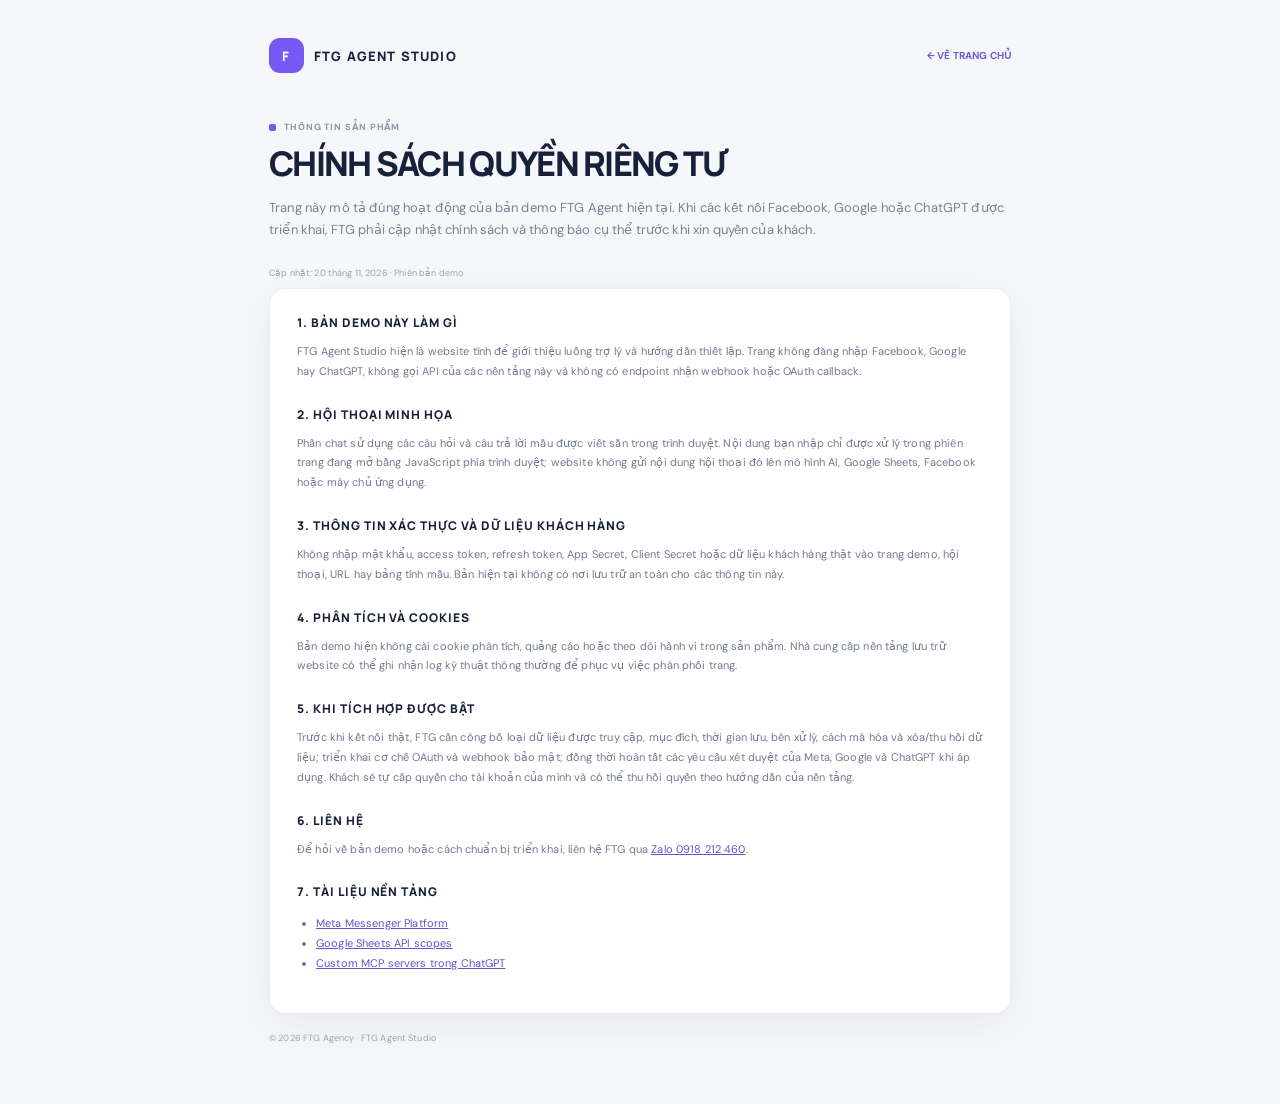
==== privacy.html @ f81c7f1e "Build FTG Agent Studio demo" ====
<!doctype html>
<html lang="vi">
<head>
  <meta charset="utf-8">
  <meta name="viewport" content="width=device-width, initial-scale=1">
  <meta name="theme-color" content="#17213b">
  <meta name="description" content="Chính sách quyền riêng tư của FTG Agent Studio — bản demo.">
  <title>Quyền riêng tư — FTG Agent Studio</title>
  <link rel="stylesheet" href="styles.css">
</head>
<body>
  <main class="privacy-page">
    <header class="privacy-top"><a class="privacy-brand" href="./"><span class="privacy-brand-mark">F</span><span>FTG AGENT STUDIO</span></a><a class="privacy-back" href="./">← VỀ TRANG CHỦ</a></header>
    <p class="overline"><span class="overline-mark"></span> THÔNG TIN SẢN PHẨM</p>
    <h1>CHÍNH SÁCH QUYỀN RIÊNG TƯ</h1>
    <p class="privacy-lede">Trang này mô tả đúng hoạt động của bản demo FTG Agent hiện tại. Khi các kết nối Facebook, Google hoặc ChatGPT được triển khai, FTG phải cập nhật chính sách và thông báo cụ thể trước khi xin quyền của khách.</p>
    <p class="privacy-updated">Cập nhật: 20 tháng 11, 2026 · Phiên bản demo</p>
    <article class="privacy-content">
      <h2>1. BẢN DEMO NÀY LÀM GÌ</h2>
      <p>FTG Agent Studio hiện là website tĩnh để giới thiệu luồng trợ lý và hướng dẫn thiết lập. Trang không đăng nhập Facebook, Google hay ChatGPT, không gọi API của các nền tảng này và không có endpoint nhận webhook hoặc OAuth callback.</p>
      <h2>2. HỘI THOẠI MINH HỌA</h2>
      <p>Phần chat sử dụng các câu hỏi và câu trả lời mẫu được viết sẵn trong trình duyệt. Nội dung bạn nhập chỉ được xử lý trong phiên trang đang mở bằng JavaScript phía trình duyệt; website không gửi nội dung hội thoại đó lên mô hình AI, Google Sheets, Facebook hoặc máy chủ ứng dụng.</p>
      <h2>3. THÔNG TIN XÁC THỰC VÀ DỮ LIỆU KHÁCH HÀNG</h2>
      <p>Không nhập mật khẩu, access token, refresh token, App Secret, Client Secret hoặc dữ liệu khách hàng thật vào trang demo, hội thoại, URL hay bảng tính mẫu. Bản hiện tại không có nơi lưu trữ an toàn cho các thông tin này.</p>
      <h2>4. PHÂN TÍCH VÀ COOKIES</h2>
      <p>Bản demo hiện không cài cookie phân tích, quảng cáo hoặc theo dõi hành vi trong sản phẩm. Nhà cung cấp nền tảng lưu trữ website có thể ghi nhận log kỹ thuật thông thường để phục vụ việc phân phối trang.</p>
      <h2>5. KHI TÍCH HỢP ĐƯỢC BẬT</h2>
      <p>Trước khi kết nối thật, FTG cần công bố loại dữ liệu được truy cập, mục đích, thời gian lưu, bên xử lý, cách mã hóa và xóa/thu hồi dữ liệu; triển khai cơ chế OAuth và webhook bảo mật; đồng thời hoàn tất các yêu cầu xét duyệt của Meta, Google và ChatGPT khi áp dụng. Khách sẽ tự cấp quyền cho tài khoản của mình và có thể thu hồi quyền theo hướng dẫn của nền tảng.</p>
      <h2>6. LIÊN HỆ</h2>
      <p>Để hỏi về bản demo hoặc cách chuẩn bị triển khai, liên hệ FTG qua <a href="https://zalo.me/0918212460" target="_blank" rel="noopener">Zalo 0918 212 460</a>.</p>
      <h2>7. TÀI LIỆU NỀN TẢNG</h2>
      <ul>
        <li><a href="https://developers.facebook.com/documentation/business-messaging/messenger-platform/get-started" target="_blank" rel="noopener">Meta Messenger Platform</a></li>
        <li><a href="https://developers.google.com/workspace/sheets/api/scopes" target="_blank" rel="noopener">Google Sheets API scopes</a></li>
        <li><a href="https://help.openai.com/en/articles/12584461-connecting-custom-mcp-servers-in-chatgpt" target="_blank" rel="noopener">Custom MCP servers trong ChatGPT</a></li>
      </ul>
    </article>
    <footer class="privacy-footer">© 2026 FTG Agency · FTG Agent Studio</footer>
  </main>
</body>
</html>
---- styles.css ----
@import url('https://fonts.googleapis.com/css2?family=DM+Sans:wght@400;500;600;700&family=Manrope:wght@400;500;600;700;800&display=swap');
:root{--ink:#18213a;--ink-2:#26324d;--muted:#788198;--line:#e8eaf0;--canvas:#f6f7fa;--white:#fff;--purple:#7658f5;--purple-dark:#5d43d8;--mint:#c9f493;--teal:#43b9a7;--amber:#eca844;--sidebar:#19233d;--shadow:0 12px 40px rgba(28,38,66,.06);--radius:18px}*{box-sizing:border-box}html{scroll-behavior:smooth;scroll-padding-top:88px}body{margin:0;background:var(--canvas);color:var(--ink);font-family:'DM Sans',Inter,-apple-system,BlinkMacSystemFont,'Segoe UI',sans-serif;font-size:14px;letter-spacing:.01em}button,input,a{font:inherit}button{cursor:pointer}a{color:inherit;text-decoration:none}.app-shell{min-height:100vh;display:grid;grid-template-columns:248px minmax(0,1fr)}.sidebar{position:sticky;top:0;height:100vh;display:flex;flex-direction:column;padding:28px 17px 18px;background:var(--sidebar);color:#f4f6fd;z-index:10}.brand{display:flex;align-items:center;gap:11px;margin:1px 8px 41px}.brand-mark{width:38px;height:38px;border-radius:12px;background:var(--purple);display:grid;place-items:center;color:#fff;box-shadow:0 6px 16px #6043dd66}.brand-mark svg{width:27px;height:27px}.brand-word{display:flex;flex-direction:column;line-height:1}.brand-word strong{font-family:Manrope,sans-serif;letter-spacing:.09em;font-size:17px}.brand-word small{font-size:8px;letter-spacing:.2em;color:#9ba8c5;margin-top:5px;font-weight:700}.sidebar-label,.overline,.metric-label,.section-heading h2,.hero-badge,.flow-copy small,.setup-count,.setup-time,.chat-date,.chat-demo-tag,.connector-button,.flow-state,.button,.privacy-link,.text-link,.connector-permissions,.status-tag,.breadcrumb{letter-spacing:.1em}.sidebar-label{font-size:9px;color:#7885a4;font-weight:700;padding:0 10px;margin-bottom:11px}.workspace-switcher{display:flex;gap:9px;align-items:center;padding:10px 9px;background:#ffffff0b;border:1px solid #ffffff12;border-radius:11px;margin:0 0 27px}.workspace-avatar,.profile-dot{display:grid;place-items:center;border-radius:9px;background:#b3ec79;color:#263c20;font-weight:800;width:30px;height:30px;flex:none}.workspace-switcher>span:nth-child(2),.profile-mini>span:nth-child(2){display:flex;flex-direction:column;gap:3px;min-width:0}.workspace-switcher strong,.profile-mini strong{font-size:11px}.workspace-switcher small,.profile-mini small{font-size:9px;color:#95a1be}.switch-chevron{margin-left:auto;color:#8c98b6}.main-nav{display:grid;gap:5px}.nav-link{background:none;border:0;color:#9ba7c3;display:flex;align-items:center;gap:12px;text-align:left;padding:11px 10px;border-radius:10px;font-size:12px;transition:.2s}.nav-link:hover{background:#ffffff0a;color:white}.nav-link.active{color:#fff;background:#755bf333;box-shadow:inset 3px 0 0 #a995ff}.nav-icon{width:17px;height:17px;display:grid;place-items:center}.nav-icon svg{width:17px;height:17px;fill:none;stroke:currentColor;stroke-width:1.5;stroke-linecap:round;stroke-linejoin:round}.sidebar-bottom{margin-top:auto}.sidebar-help{border-radius:13px;background:linear-gradient(135deg,#293657,#222d49);border:1px solid #52618344;padding:16px 13px;margin:0 2px 17px;position:relative}.help-spark{color:#c7f498;font-size:20px;display:block;margin-bottom:11px}.sidebar-help strong{font-size:11px}.sidebar-help p{color:#a6b1cb;font-size:10px;line-height:1.6;margin:7px 0 12px}.sidebar-help button{border:0;background:none;color:#d5ceff;padding:0;font-size:9px;font-weight:800;letter-spacing:.12em}.sidebar-help button span{padding-left:5px}.privacy-link{display:flex;align-items:center;gap:9px;color:#98a4c1;font-size:10px;padding:7px 9px;margin-bottom:13px}.privacy-link:hover{color:white}.profile-mini{border-top:1px solid #ffffff16;padding:14px 4px 0;display:flex;align-items:center;gap:9px}.profile-dot{background:#755bf3;color:#fff;border-radius:50%;width:30px;height:30px}.more-dots{margin-left:auto;color:#92a0bd;font-size:21px}.main-area{min-width:0}.topbar{height:70px;position:sticky;top:0;z-index:8;background:#f6f7faeF;backdrop-filter:blur(14px);border-bottom:1px solid #e8eaf0;display:flex;align-items:center;justify-content:space-between;padding:0 clamp(22px,4.1vw,65px)}.breadcrumb{font-size:9px;color:#8b93a6;font-weight:700}.breadcrumb strong{color:#526078}.crumb-slash{margin:0 12px;color:#c1c6d1}.topbar-actions{display:flex;align-items:center;gap:17px}.demo-pill{padding:7px 10px;border-radius:7px;background:#fff3d8;color:#8a641d;font-size:9px;font-weight:800;letter-spacing:.1em;display:flex;align-items:center;gap:6px}.demo-pill i,.status-tag i,.hero-badge-dot{width:6px;height:6px;border-radius:50%;display:inline-block;background:#e9a333}.icon-button{width:31px;height:31px;border-radius:9px;border:1px solid var(--line);background:#fff;color:#738098;display:grid;place-items:center}.icon-button svg{width:16px;height:16px;fill:none;stroke:currentColor;stroke-width:1.6;stroke-linecap:round;stroke-linejoin:round}.top-avatar{display:grid;place-items:center;width:30px;height:30px;border-radius:50%;background:#7458f4;color:white;font-weight:800;font-size:11px}.page-content{max-width:1400px;margin:auto;padding:34px clamp(22px,4.1vw,65px) 34px}.welcome-row{display:flex;justify-content:space-between;align-items:flex-end;gap:18px;margin-bottom:22px}.overline{display:flex;align-items:center;gap:8px;margin:0 0 10px;color:#9098aa;font-size:9px;font-weight:800}.overline-mark{width:7px;height:7px;background:var(--purple);border-radius:2px}.overline-sep{color:#c3c7d0}.welcome-row h1{font:700 25px/1.2 Manrope,sans-serif;letter-spacing:-.04em;margin:0}.wave{color:var(--purple)}.welcome-sub{font-size:12px;color:#778197;margin:8px 0 0;max-width:570px;line-height:1.65}.button{border:0;display:inline-flex;align-items:center;justify-content:center;gap:9px;min-height:41px;border-radius:10px;padding:0 15px;font-size:9px;font-weight:800;letter-spacing:.1em;transition:transform .2s,box-shadow .2s,background .2s}.button:hover,.connector-button:hover{transform:translateY(-1px)}.button-light{background:white;border:1px solid #e8eaf0;color:#4d5870;box-shadow:0 4px 12px #17213b08;white-space:nowrap}.button-light:hover{box-shadow:var(--shadow)}.button-icon{font-size:15px;color:var(--purple)}.hero-card{min-height:342px;position:relative;overflow:hidden;border-radius:22px;background:#1b2340;color:#fff;display:grid;grid-template-columns:1.05fr .95fr;padding:34px 39px 47px;box-shadow:0 20px 40px #1d23401a}.hero-card:after{content:"";position:absolute;inset:0;background:radial-gradient(ellipse at 80% 42%,#6556c31c,transparent 38%),linear-gradient(107deg,transparent 42%,#272545);pointer-events:none}.hero-glow{position:absolute;width:440px;height:270px;right:0;top:25px;background:radial-gradient(ellipse,#7964ff28,transparent 68%);filter:blur(12px)}.hero-grid{position:absolute;inset:0;opacity:.16;background-image:linear-gradient(#a9a3ff12 1px,transparent 1px),linear-gradient(90deg,#a9a3ff12 1px,transparent 1px);background-size:46px 46px;mask-image:linear-gradient(90deg,transparent 22%,black 90%)}.hero-copy{position:relative;z-index:2;max-width:490px}.hero-badge{display:inline-flex;align-items:center;gap:8px;color:#c3baff;background:#7966d32a;border:1px solid #9e8cff26;padding:7px 10px;border-radius:7px;font-size:8px;font-weight:800}.hero-badge-dot{background:#b0e979;box-shadow:0 0 9px #b0e979}.hero-copy h2{font:800 clamp(25px,2.6vw,34px)/1.15 Manrope,sans-serif;letter-spacing:-.055em;margin:20px 0 12px;color:#fbfaff}.hero-copy h2 em{font-style:normal;color:#c2b5ff}.hero-copy>p{color:#a8b0c6;font-size:11px;line-height:1.75;max-width:380px;margin:0}.hero-actions{display:flex;gap:10px;margin-top:22px;flex-wrap:wrap}.button-lime{background:var(--mint);color:#243a28}.button-lime:hover{background:#d8ffab;box-shadow:0 7px 24px #c9f4932b}.button-ghost{border:1px solid #777f9e;background:#ffffff08;color:#e2e5f2}.button-ghost:hover{background:#ffffff12}.hero-art{position:relative;min-height:245px;z-index:1}.orbit{position:absolute;border:1px solid #8379ed25;border-radius:50%;left:52%;top:48%;transform:translate(-50%,-50%)}.orbit-one{width:146px;height:146px}.orbit-two{width:226px;height:226px;border-style:dashed}.orbit-three{width:298px;height:298px;border-color:#8379ed18}.core-orb{position:absolute;left:52%;top:48%;transform:translate(-50%,-50%);width:102px;height:102px;border:1px solid #a69aff5e;border-radius:32px;background:linear-gradient(145deg,#795ff5,#5644bf);box-shadow:0 0 55px #7855ee67,inset 0 1px #ffffff42;display:grid;place-content:center;text-align:center;rotate:-9deg}.core-spark{font-size:26px;color:#e5ffbb;line-height:1}.core-label{font:800 9px/1.45 Manrope,sans-serif;letter-spacing:.14em;color:#fff;rotate:9deg;margin-top:7px}.float-node{position:absolute;display:flex;align-items:center;gap:8px;padding:9px 10px;border-radius:10px;background:#252e4c;border:1px solid #ffffff18;box-shadow:0 10px 24px #10162a55;min-width:154px}.float-node b,.float-node small{display:block}.float-node b{font-size:9px}.float-node small{font-size:8px;color:#a8b0c4;margin-top:3px}.node-fb{left:6%;top:15%}.node-gs{right:0;top:39%}.node-chat{left:9%;bottom:8%}.node-logo{width:25px;height:25px;border-radius:8px;display:grid;place-items:center;flex:none}.fb-logo{background:#326ce7;color:#fff;font:800 18px Arial}.chat-logo{background:#2bb88d;color:#fff;font-size:12px;font-weight:700}.sheets-logo{background:#fff;display:grid;grid-template-columns:repeat(2,5px);grid-template-rows:repeat(2,5px);gap:2px;align-content:center;justify-content:center}.sheets-logo b:nth-child(1){background:#188038}.sheets-logo b:nth-child(2){background:#34a853}.sheets-logo b:nth-child(3){background:#0f9d58}.sheets-logo b:nth-child(4){background:#7ccba1}.node-dot{width:6px;height:6px;border-radius:50%;margin-left:auto}.node-dot.amber{background:#edae4d;box-shadow:0 0 8px #edae4d90}.node-dot.muted{background:#8790a6}.orbit-caption{position:absolute;bottom:0;right:2px;font-size:7px;letter-spacing:.23em;color:#848da7}.hero-footnote{position:absolute;left:39px;bottom:16px;z-index:2;font-size:9px;color:#a9b2c7;display:flex;align-items:center;gap:7px}.info-small{width:13px;height:13px;display:grid;place-items:center;border:1px solid #9ea8c1;border-radius:50%;font:700 8px Georgia}.metrics-grid{display:grid;grid-template-columns:1fr 1fr 1.24fr;gap:14px;margin:16px 0 42px}.metric-card{background:white;border:1px solid #eceef3;border-radius:14px;padding:17px 18px;min-height:123px;box-shadow:0 4px 14px #28365006;position:relative;overflow:hidden}.metric-top{display:flex;justify-content:space-between;align-items:center}.metric-label{font-size:8px;color:#8992a6;font-weight:800}.metric-icon{width:24px;height:24px;border-radius:8px;display:grid;place-items:center;font-size:18px}.metric-icon-purple{background:#f1edff;color:var(--purple)}.metric-icon-teal{background:#e7f8f5;color:#30a695}.metric-value{font:800 29px/1 Manrope,sans-serif;letter-spacing:-.05em;margin-top:8px}.metric-denom{font-size:15px;color:#b0b7c6;font-weight:600}.metric-value-text{font-size:16px;letter-spacing:.01em;margin-top:15px}.metric-note{display:flex;align-items:center;gap:7px;font-size:9px;color:#8a93a7;margin-top:7px}.status-dot{display:inline-block;width:6px;height:6px;border-radius:50%}.status-amber{background:#eca844}.status-muted{background:#9ca5b6}.mini-progress{height:3px;background:#f1f1f5;border-radius:5px;margin-top:12px}.mini-progress span{display:block;height:100%;border-radius:5px;background:var(--purple)}.metric-hairline{height:3px;background:#f2f4f7;margin-top:12px}.metric-hairline span{height:100%;display:block;background:#a6decf;width:4%}.metric-card-tip{background:#f1efff;border-color:#e7e1ff;display:flex;align-items:flex-start;gap:14px;padding:18px}.tip-orb{width:31px;height:31px;border-radius:10px;background:#fff;color:var(--purple);display:grid;place-items:center;font-size:16px;flex:none}.metric-card-tip strong{font-size:12px;display:block;margin-top:7px}.metric-card-tip p{font-size:9px;color:#788098;line-height:1.5;margin:5px 0 7px}.text-link{border:0;background:none;padding:0;color:#6c55df;font-size:8px;font-weight:800}.text-link span{font-size:12px;margin-left:3px}.content-section{margin:0 0 42px}.section-heading{display:flex;justify-content:space-between;align-items:flex-end;gap:15px;margin-bottom:17px}.section-heading .overline{margin-bottom:7px}.section-heading h2{font:800 15px/1.2 Manrope,sans-serif;letter-spacing:.04em;margin:0;color:#26314a}.section-sub{margin:6px 0 0;font-size:10px;color:#8790a3;line-height:1.55}.status-tag{display:inline-flex;align-items:center;gap:6px;padding:6px 8px;border-radius:6px;font-size:7px;font-weight:800;white-space:nowrap}.status-tag-demo{background:#f1edff;color:#7059d6}.status-tag-demo i{background:#8068ee}.status-tag-pending{background:#fff5e4;color:#96702e}.status-tag-pending i{background:#e9ac48}.status-tag-unavailable{background:#f2f3f6;color:#81899a}.status-tag-unavailable i{background:#a2a9b7}.workflow-card,.setup-card{background:#fff;border:1px solid #eaecf1;border-radius:16px;box-shadow:0 4px 15px #25335106}.workflow-card{padding:20px 21px 14px}.workflow-steps{display:grid;grid-template-columns:1fr 32px 1fr 32px 1fr;align-items:center}.flow-step{min-width:0;display:grid;grid-template-columns:24px 38px 1fr auto;gap:9px;align-items:center}.flow-number{font:700 8px Manrope,sans-serif;color:#b2b8c5}.flow-icon{width:36px;height:36px;border-radius:12px;display:grid;place-items:center}.flow-facebook{background:#edf3ff;color:#2565dd}.flow-facebook span{font:bold 23px Arial}.flow-agent{background:#f2edff;color:#7259ed;font-size:17px}.flow-sheets{background:#ebf8f0}.flow-sheets .sheets-logo{width:19px;height:19px}.flow-copy{min-width:0}.flow-copy small{font-size:7px;color:#9da5b5;font-weight:800}.flow-copy strong{display:block;font-size:10px;margin-top:4px;white-space:nowrap}.flow-copy p{font-size:8px;color:#8b93a5;margin:4px 0 0;line-height:1.45}.flow-state{font-size:6px;color:#a48249;background:#fff7e8;border:1px solid #f7e8c8;border-radius:5px;padding:5px 6px;white-space:nowrap}.flow-connector{height:1px;background:#dddfea;position:relative;margin:0 4px}.flow-connector span{position:absolute;right:-1px;top:-3px;width:7px;height:7px;border-top:1px solid #babfd0;border-right:1px solid #babfd0;transform:rotate(45deg)}.flow-bottom{display:flex;justify-content:space-between;align-items:center;border-top:1px solid #f0f1f5;margin-top:18px;padding-top:13px;gap:14px}.flow-note{display:flex;gap:8px;align-items:center;max-width:600px;color:#7b8499;font-size:9px;line-height:1.5}.flow-note strong{color:#4d5871}.note-shield{display:grid;place-items:center;width:19px;height:19px;border-radius:50%;background:#e9f7ef;color:#2d9c69;font-weight:800;flex:none}.button-outline{background:#fff;border:1px solid #e5e7ed;color:#616d84;min-height:33px;padding:0 11px;font-size:8px;white-space:nowrap}.button-outline span{font-size:12px;color:var(--purple)}.connector-grid{display:grid;grid-template-columns:repeat(3,minmax(0,1fr));gap:13px}.connector-card{background:#fff;border:1px solid #eaecf1;border-radius:15px;padding:16px 17px 14px;min-height:192px;box-shadow:0 4px 14px #28365005;display:flex;flex-direction:column}.connector-head{display:flex;justify-content:space-between;align-items:center}.connector-brand{width:34px;height:34px;border-radius:11px;display:grid;place-items:center;flex:none}.connector-facebook{background:#ebf2ff;color:#2568e6;font:bold 26px Arial}.connector-google{background:#edf8f1}.connector-google span{font:700 18px Arial;background:conic-gradient(from -45deg,#4285f4 0deg 95deg,#34a853 95deg 180deg,#fbbc05 180deg 260deg,#ea4335 260deg 310deg,#4285f4 310deg);background-clip:text;-webkit-text-fill-color:transparent}.connector-chat{background:#e7f8f3;color:#16936e;font:800 15px Manrope,sans-serif}.connector-card h3{font:700 13px Manrope,sans-serif;letter-spacing:-.02em;margin:13px 0 5px}.connector-card>p{font-size:9px;line-height:1.6;color:#7d8699;margin:0 0 12px;max-width:330px}.connector-permissions{display:flex;gap:6px;margin-top:auto;margin-bottom:11px;flex-wrap:wrap}.connector-permissions span{background:#f4f5f8;border-radius:5px;padding:5px 7px;font-size:7px;color:#798195;letter-spacing:.01em}.connector-button{border:0;border-top:1px solid #eff0f4;background:none;padding:12px 0 0;display:flex;justify-content:space-between;text-align:left;font-size:8px;font-weight:800;color:#6552ca;transition:.2s}.connector-button span{font-size:13px}.connector-card-chat .connector-button{color:#168e70}.setup-time{font-size:8px;color:#9299a9;font-weight:800}.setup-time span{color:#c6cad2;margin:0 5px}.setup-card{padding:6px 23px 8px;position:relative}.setup-timeline{position:absolute;left:48px;top:28px;bottom:28px;display:flex;flex-direction:column;justify-content:space-between;align-items:center}.timeline-line{position:absolute;top:12px;bottom:12px;width:1px;background:#e5e7ee}.timeline-dot{z-index:1;width:25px;height:25px;border-radius:50%;display:grid;place-items:center;background:#fff;border:1px solid #e1e4ec;color:#9299aa;font-size:8px;font-weight:800}.timeline-dot-done{background:#edeaff;border-color:#dcd5ff;color:#7258ec}.setup-list{margin-left:48px}.setup-item{border-bottom:1px solid #eff0f4}.setup-item:last-child{border-bottom:0}.setup-toggle{width:100%;border:0;background:none;display:flex;align-items:center;text-align:left;padding:16px 0;gap:13px}.setup-count{font:800 8px Manrope,sans-serif;color:#a5adbb}.setup-title-wrap{display:flex;flex-direction:column;gap:4px;flex:1}.setup-title-wrap strong{font-size:11px}.setup-title-wrap small{font-size:9px;color:#929aab}.setup-chevron{width:24px;height:24px;border-radius:8px;background:#f5f6f9;display:grid;place-items:center;color:#778197;font-size:14px;transition:transform .2s}.setup-toggle[aria-expanded="true"] .setup-chevron{transform:rotate(180deg);background:#f0edff;color:#7658f5}.setup-detail{display:none;padding:0 31px 17px 35px}.setup-item.open .setup-detail{display:block}.setup-detail p{font-size:9px;line-height:1.75;color:#768096;margin:0 0 11px}.setup-detail code{font-size:9px;color:#684ee4;background:#f4f1ff;border-radius:3px;padding:2px 4px}.setup-links{display:flex;gap:9px;align-items:center;flex-wrap:wrap}.setup-links a{font-size:8px;font-weight:700;color:#6652cf;background:#f5f3ff;border-radius:5px;padding:7px 8px}.setup-links a:hover{background:#eeebff}.setup-links a span{margin-left:3px}.security-note{display:flex;gap:8px;align-items:flex-start;background:#fff7e9;border:1px solid #f7ebcf;border-radius:8px;padding:10px 11px;color:#826b3f;font-size:8px;line-height:1.6}.security-note>span:first-child{width:14px;height:14px;border:1px solid #d6aa55;border-radius:50%;display:grid;place-items:center;font-weight:800;flex:none}.security-note strong{color:#6b552d}.endpoint-placeholder{font-size:7px;font-weight:800;letter-spacing:.1em;color:#838b9c;background:#f0f2f5;padding:7px 9px;border-radius:5px}.demo-chat-card{display:grid;grid-template-columns:minmax(0,1.4fr) minmax(200px,.8fr);gap:14px}.chat-window{border-radius:16px;border:1px solid #eaecf1;background:white;box-shadow:0 6px 20px #28365006;overflow:hidden}.chat-header{height:57px;border-bottom:1px solid #f0f1f4;display:flex;align-items:center;padding:0 17px;gap:10px}.chat-agent-avatar{width:30px;height:30px;border-radius:10px;display:grid;place-items:center;background:#f0ecff;color:#7459eb}.chat-header strong{font-size:10px}.chat-header small{display:block;font-size:8px;color:#9299a9;margin-top:3px}.chat-demo-tag{font-size:6px;color:#7657e9;background:#f1edff;padding:3px 4px;border-radius:3px;margin-left:4px;vertical-align:middle}.reset-chat{margin-left:auto;width:26px;height:26px;border:0;border-radius:7px;background:#f5f6f8;color:#7d869a;font-size:15px}.chat-body{height:188px;overflow-y:auto;padding:15px 16px 8px}.chat-date{text-align:center;color:#a3aaba;font-size:7px;font-weight:700;margin:0 0 15px}.message-row{display:flex;align-items:flex-start;gap:8px;margin:9px 0}.message-avatar{width:22px;height:22px;border-radius:7px;display:grid;place-items:center;flex:none;background:#f0ecff;color:#7658f5;font-size:11px}.message-bubble{max-width:84%;font-size:9px;line-height:1.65;color:#4c5770;background:#f5f6f9;border-radius:3px 11px 11px 11px;padding:9px 11px}.message-bubble small{display:block;border-top:1px solid #e6e8ed;margin-top:7px;padding-top:6px;color:#8992a5;font-size:8px}.user-message{justify-content:flex-end}.user-message .message-bubble{background:#745af0;color:#fff;border-radius:11px 3px 11px 11px}.typing-indicator{display:flex;gap:3px;align-items:center;height:6px}.typing-indicator i{width:4px;height:4px;background:#8c83c8;border-radius:50%;animation:blink 1s infinite}.typing-indicator i:nth-child(2){animation-delay:.16s}.typing-indicator i:nth-child(3){animation-delay:.32s}@keyframes blink{0%,70%,100%{opacity:.25}35%{opacity:1}}.suggested-questions{display:flex;gap:6px;flex-wrap:wrap;padding:0 15px 10px}.suggested-questions button{border:1px solid #ebe8fb;background:white;border-radius:20px;color:#7259d7;padding:6px 9px;font-size:8px}.suggested-questions button:hover{background:#f7f5ff}.chat-form{margin:0 14px 8px;border:1px solid #e6e8ee;border-radius:10px;display:flex;padding:4px;gap:6px}.chat-form:focus-within{border-color:#a89af4;box-shadow:0 0 0 3px #7658f512}.chat-form input{border:0;outline:none;flex:1;min-width:0;padding:6px 7px;color:#37425a;font-size:9px;background:transparent}.chat-form input::placeholder{color:#a9afbc}.chat-form button{border:0;background:#7658f5;color:white;border-radius:7px;padding:0 11px;font-size:7px;font-weight:800;letter-spacing:.09em}.chat-form button span{font-size:12px;margin-left:4px}.chat-disclaimer{font-size:7px;color:#9ba2b1;padding:0 16px 12px;display:flex;align-items:center;gap:5px}.chat-disclaimer span{border:1px solid #a8afbc;border-radius:50%;width:10px;height:10px;display:grid;place-items:center;font-size:6px}.demo-aside{border-radius:16px;background:#212b49;color:#fff;padding:21px 19px;position:relative;overflow:hidden}.demo-aside:after{content:"";position:absolute;width:150px;height:150px;right:-55px;top:-50px;border-radius:50%;border:1px solid #9580ff2c;box-shadow:0 0 0 20px #9381ff09,0 0 0 40px #9381ff06}.demo-aside-icon{width:29px;height:29px;display:grid;place-items:center;border:1px solid #b3ec7955;border-radius:9px;color:#c8f594;font-size:15px;margin-bottom:17px}.demo-aside .overline{color:#b4bdce;font-size:7px}.demo-aside h3{font:700 14px/1.4 Manrope,sans-serif;max-width:220px;margin:0 0 9px}.demo-aside>p:not(.overline){color:#aeb7ca;font-size:9px;line-height:1.65;margin:0 0 14px}.zalo-link{display:inline-flex;align-items:center;gap:7px;color:#cff49f;font-size:8px;font-weight:800;letter-spacing:.11em}.demo-aside-rule{height:1px;background:#ffffff18;margin:19px 0 11px}.micro-note{display:flex;gap:7px;align-items:center!important;font-size:8px!important;margin:0!important;color:#aeb7ca!important}.bottom-cta{background:#eef2ff;border:1px solid #e1e6ff;border-radius:15px;padding:18px 21px;display:flex;gap:14px;align-items:center;margin:0 0 22px}.bottom-star{width:34px;height:34px;border-radius:11px;background:#fff;color:#7658f5;display:grid;place-items:center;font-size:19px;flex:none}.bottom-cta>div:nth-child(2){flex:1}.bottom-cta .overline{font-size:7px;margin:0 0 4px;color:#7e86a1}.bottom-cta h2{font:700 13px Manrope,sans-serif;letter-spacing:-.01em;margin:0 0 4px}.bottom-cta p:not(.overline){font-size:8px;color:#7a849b;margin:0;line-height:1.5}.button-dark{background:#202a47;color:white;min-height:36px}.button-dark:hover{background:#303c60}.page-footer{border-top:1px solid #e7e9ef;padding-top:15px;display:flex;justify-content:space-between;gap:10px;color:#9ba2b1;font-size:8px}.page-footer a:hover{color:#6551ce}.footer-dot{margin:0 8px;color:#c2c6cf}.guide-dialog{border:0;border-radius:18px;width:min(520px,calc(100% - 30px));padding:0;box-shadow:0 30px 90px #10162a55;color:var(--ink)}.guide-dialog::backdrop{background:#10172bb5;backdrop-filter:blur(3px)}.dialog-head{display:flex;justify-content:space-between;align-items:flex-start;border-bottom:1px solid #eff0f4;padding:22px 24px 16px}.dialog-head .overline{font-size:8px}.dialog-head h2{font:800 18px Manrope,sans-serif;letter-spacing:-.03em;margin:0}.dialog-close{width:29px;height:29px;border:0;border-radius:8px;background:#f3f4f7;color:#626c80;font-size:21px}.dialog-body{padding:18px 24px 23px;max-height:55vh;overflow:auto}.dialog-body>p{font-size:10px;color:#798297;line-height:1.7;margin:0 0 15px}.dialog-step{display:flex;gap:10px;padding:11px 0;border-bottom:1px solid #eff0f4}.dialog-step:last-of-type{border-bottom:0}.dialog-step-num{width:21px;height:21px;border-radius:7px;background:#f0edff;color:#7055e8;display:grid;place-items:center;font-size:8px;font-weight:800;flex:none}.dialog-step strong{font-size:10px;display:block}.dialog-step small{font-size:9px;color:#858da0;line-height:1.6;display:block;margin-top:4px}.dialog-links{display:flex;gap:7px;flex-wrap:wrap;margin:12px 0}.dialog-links a{background:#f4f2ff;color:#6650d3;border-radius:6px;padding:7px 9px;font-size:8px;font-weight:700}.dialog-warning{display:flex;gap:8px;background:#fff6e8;border:1px solid #f5e7c7;border-radius:9px;padding:10px;color:#806637;font-size:8px;line-height:1.6}.dialog-warning span{font-weight:900}.dialog-foot{border-top:1px solid #eff0f4;padding:13px 24px;display:flex;justify-content:space-between;align-items:center;gap:10px}.dialog-safe{font-size:8px;color:#728095;display:flex;align-items:center;gap:5px}.dialog-safe span{width:15px;height:15px;display:grid;place-items:center;border-radius:50%;background:#e9f6ef;color:#34966a;font-weight:800}.dialog-foot .button{min-height:32px;font-size:8px}.toast{position:fixed;bottom:25px;left:50%;transform:translate(-50%,20px);background:#202a47;color:#fff;padding:11px 15px;border-radius:10px;font-size:9px;box-shadow:0 10px 35px #17213b35;opacity:0;pointer-events:none;transition:.25s;z-index:30}.toast.show{opacity:1;transform:translate(-50%,0)}.visually-hidden{position:absolute;width:1px;height:1px;padding:0;margin:-1px;overflow:hidden;clip:rect(0,0,0,0);white-space:nowrap;border:0}
/* Privacy page */
.privacy-page{max-width:790px;margin:0 auto;padding:38px 24px 60px}.privacy-top{display:flex;justify-content:space-between;align-items:center;margin-bottom:48px}.privacy-brand{display:flex;gap:10px;align-items:center;font:800 13px Manrope,sans-serif;letter-spacing:.09em}.privacy-brand-mark{width:35px;height:35px;display:grid;place-items:center;background:var(--purple);color:#fff;border-radius:11px}.privacy-back{font-size:10px;color:#6d58d8;font-weight:700}.privacy-page h1{font:800 34px/1.2 Manrope,sans-serif;letter-spacing:-.05em;margin:10px 0}.privacy-lede{color:#778197;font-size:13px;line-height:1.7;margin-bottom:26px}.privacy-updated{font-size:9px;color:#9aa2b2}.privacy-content{background:white;border:1px solid #eaecf1;border-radius:16px;padding:25px 27px;box-shadow:var(--shadow)}.privacy-content h2{font:800 12px Manrope,sans-serif;letter-spacing:.08em;margin:24px 0 8px}.privacy-content h2:first-child{margin-top:0}.privacy-content p,.privacy-content li{color:#6f7a90;font-size:11px;line-height:1.8}.privacy-content a{color:#6552cf;text-decoration:underline}.privacy-content ul{padding-left:19px}.privacy-footer{color:#9ba2b1;font-size:9px;margin-top:18px}
@media(max-width:1100px){.app-shell{grid-template-columns:220px minmax(0,1fr)}.sidebar{padding-left:13px;padding-right:13px}.hero-card{padding-left:28px;padding-right:28px;grid-template-columns:1fr .88fr}.hero-footnote{left:28px}.flow-step{grid-template-columns:20px 34px 1fr;gap:7px}.flow-icon{width:33px;height:33px}.flow-state{grid-column:3;justify-self:start;margin-top:-1px}.flow-copy p{display:none}.workflow-steps{grid-template-columns:1fr 20px 1fr 20px 1fr}.flow-connector{align-self:center}.setup-timeline{left:39px}.setup-list{margin-left:38px}}
@media(max-width:820px){.app-shell{grid-template-columns:1fr}.sidebar{position:fixed;left:0;right:0;bottom:0;top:auto;height:62px;padding:0 10px;border-top:1px solid #ffffff14;display:block}.brand,.sidebar-label,.workspace-switcher,.sidebar-bottom{display:none}.main-nav{height:62px;display:flex;justify-content:space-around;align-items:center;gap:0}.nav-link{height:50px;min-width:62px;display:flex;flex-direction:column;justify-content:center;gap:3px;font-size:8px;padding:5px 10px;border-radius:9px}.nav-link.active{box-shadow:inset 0 2px 0 #a995ff}.nav-icon,.nav-icon svg{width:16px;height:16px}.main-area{padding-bottom:62px}.topbar{height:58px;padding:0 20px}.page-content{padding:26px 20px 25px}.hero-card{grid-template-columns:1.1fr .9fr;padding:27px 24px 44px;min-height:330px}.hero-art{transform:scale(.9);transform-origin:center right}.hero-footnote{left:24px}.metrics-grid{grid-template-columns:1fr 1fr}.metric-card-tip{grid-column:span 2;min-height:100px}.flow-step{grid-template-columns:18px 30px 1fr}.flow-icon{width:30px;height:30px;border-radius:9px}.flow-copy strong{font-size:9px}.flow-state{font-size:5px;padding:4px}.connector-grid{grid-template-columns:1fr 1fr}.connector-card:last-child{grid-column:span 2}.demo-chat-card{grid-template-columns:1fr .72fr}.demo-aside{padding:16px 14px}}
@media(max-width:580px){.topbar{padding:0 15px}.page-content{padding:23px 14px 22px}.breadcrumb{font-size:8px}.topbar-actions{gap:8px}.demo-pill{font-size:7px;padding:6px 7px}.welcome-row{display:block;margin-bottom:17px}.welcome-row h1{font-size:23px}.welcome-sub{font-size:10px;max-width:100%}.welcome-row>.button{margin-top:14px;width:100%}.hero-card{display:block;min-height:0;padding:22px 20px 49px}.hero-copy h2{font-size:26px;margin-top:16px}.hero-copy>p{font-size:10px;max-width:340px}.hero-art{height:196px;min-height:0;transform:none;margin-top:7px}.orbit{left:50%;top:49%}.orbit-one{width:116px;height:116px}.orbit-two{width:180px;height:180px}.orbit-three{width:237px;height:237px}.core-orb{left:50%;top:49%;width:78px;height:78px;border-radius:24px}.core-spark{font-size:20px}.core-label{font-size:7px;margin-top:4px}.float-node{min-width:129px;padding:7px 8px;gap:6px}.float-node b{font-size:8px}.float-node small{font-size:7px}.node-logo{width:21px;height:21px}.node-fb{left:0;top:9%}.node-gs{right:-3px;top:44%}.node-chat{left:2%;bottom:2%}.orbit-caption{right:0;font-size:6px}.hero-footnote{left:20px;right:15px;bottom:15px;font-size:7px;line-height:1.4}.hero-actions{gap:7px}.button{font-size:8px;padding:0 10px;min-height:37px}.metrics-grid{gap:8px;margin:12px 0 33px}.metric-card{padding:13px 12px;min-height:112px}.metric-label{font-size:7px}.metric-value{font-size:24px}.metric-value-text{font-size:13px}.metric-note{font-size:7px;line-height:1.4}.metric-card-tip{grid-column:span 2;min-height:91px;padding:13px}.content-section{margin-bottom:32px}.section-heading{align-items:flex-start;margin-bottom:13px}.section-heading h2{font-size:13px}.section-sub{font-size:8px;max-width:250px}.section-heading>.status-tag,.section-heading>.setup-time,.section-heading>.text-link{margin-top:11px}.workflow-card{padding:14px 12px 12px}.workflow-steps{display:block}.flow-step{grid-template-columns:18px 32px 1fr auto;gap:7px;padding:7px 0}.flow-state{grid-column:auto;justify-self:end;margin-top:0}.flow-copy p{display:block;font-size:7px}.flow-connector{height:13px;width:1px;margin:0 0 0 32px;background:#dddfea}.flow-connector span{right:-3px;top:8px;transform:rotate(135deg)}.flow-bottom{align-items:flex-start;flex-direction:column;margin-top:10px;padding-top:11px;gap:10px}.flow-note{font-size:8px}.connector-grid{grid-template-columns:1fr;gap:9px}.connector-card,.connector-card:last-child{grid-column:auto;min-height:160px;padding:13px}.connector-card h3{margin:9px 0 4px}.connector-card>p{max-width:none}.connector-brand{width:29px;height:29px}.setup-time{font-size:7px;white-space:nowrap}.setup-card{padding:2px 14px 4px}.setup-timeline{left:25px;top:24px;bottom:24px}.timeline-dot{width:21px;height:21px;font-size:7px}.setup-list{margin-left:26px}.setup-toggle{gap:8px;padding:14px 0}.setup-title-wrap strong{font-size:9px}.setup-title-wrap small{font-size:7px;line-height:1.45}.setup-count{font-size:7px}.setup-detail{padding:0 3px 14px 28px}.setup-detail p{font-size:8px}.setup-links{gap:6px}.setup-links a{font-size:7px;padding:6px}.demo-chat-card{grid-template-columns:1fr}.chat-body{height:165px}.demo-aside{padding:16px}.demo-aside h3{max-width:none}.demo-aside>p:not(.overline){max-width:400px}.bottom-cta{padding:14px;gap:10px;flex-wrap:wrap}.bottom-cta>div:nth-child(2){min-width:calc(100% - 55px)}.bottom-cta h2{font-size:11px}.bottom-cta p:not(.overline){font-size:7px}.bottom-cta>.button{margin-left:44px}.page-footer{flex-direction:column;font-size:7px}.dialog-head,.dialog-body{padding-left:17px;padding-right:17px}.dialog-foot{padding-left:17px;padding-right:17px}.dialog-safe{font-size:7px}}
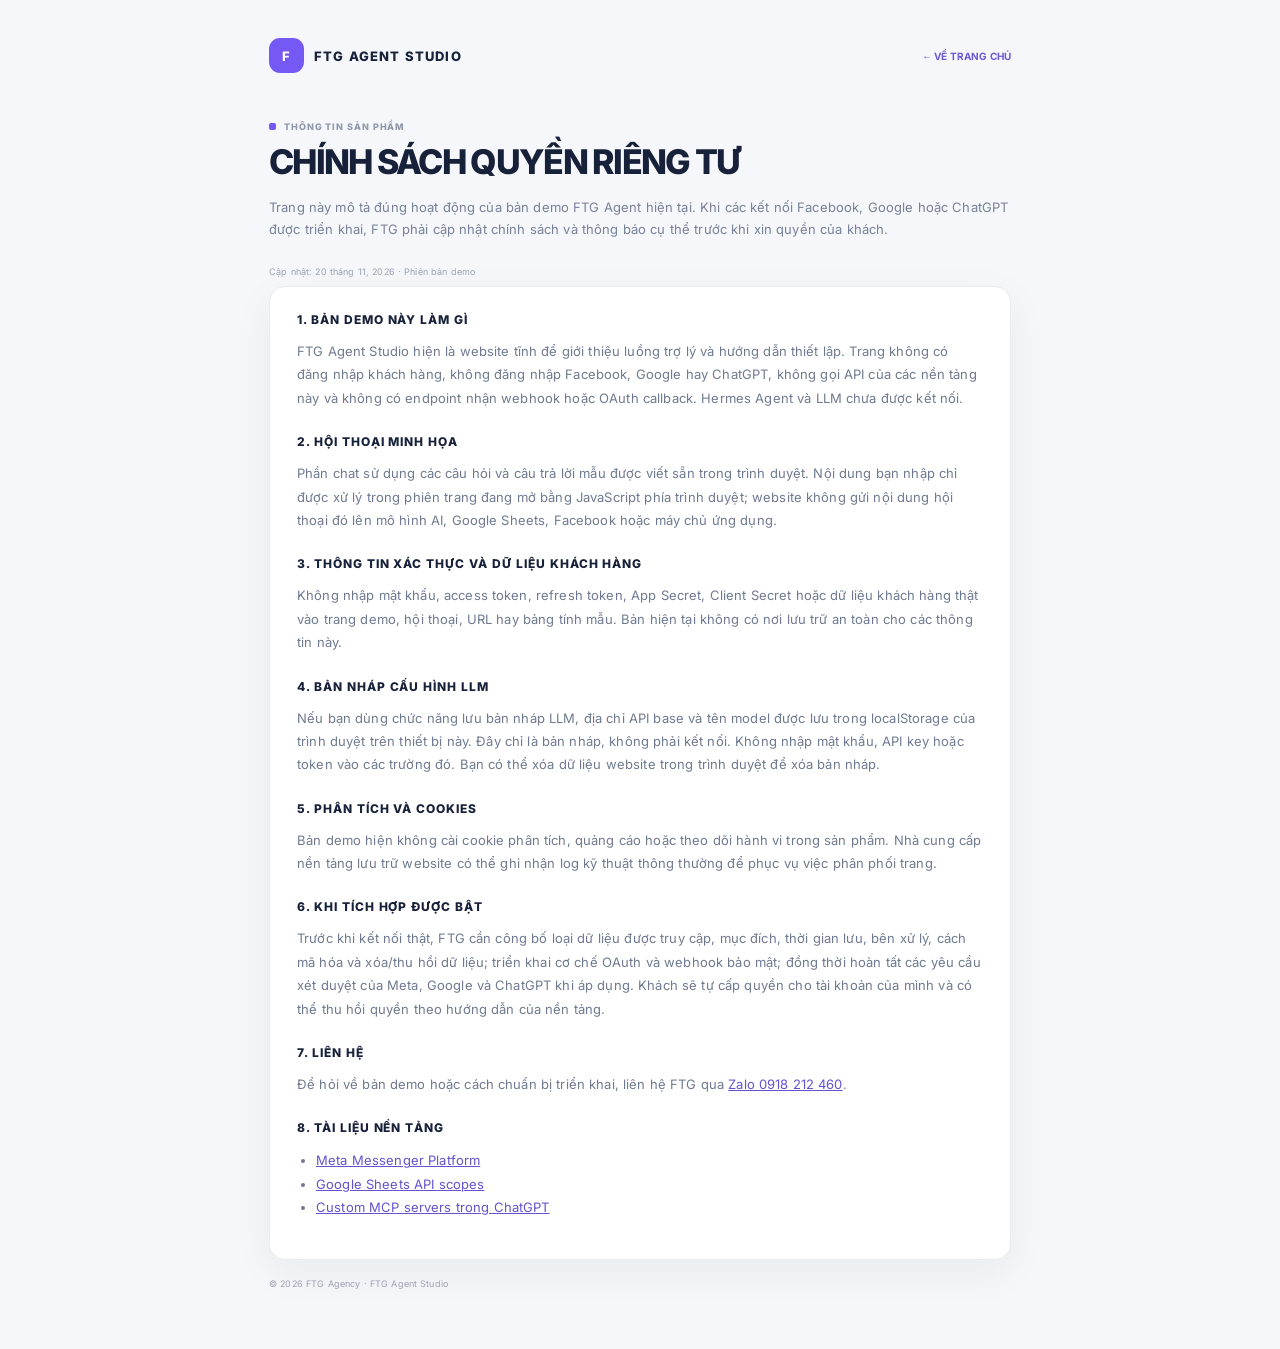
==== commit a1e2a31a: "Use Inter and add Hermes LLM configuration" ====
--- a/privacy.html
+++ b/privacy.html
@@ -17,18 +17,20 @@
     <p class="privacy-updated">Cập nhật: 20 tháng 11, 2026 · Phiên bản demo</p>
     <article class="privacy-content">
       <h2>1. BẢN DEMO NÀY LÀM GÌ</h2>
-      <p>FTG Agent Studio hiện là website tĩnh để giới thiệu luồng trợ lý và hướng dẫn thiết lập. Trang không đăng nhập Facebook, Google hay ChatGPT, không gọi API của các nền tảng này và không có endpoint nhận webhook hoặc OAuth callback.</p>
+      <p>FTG Agent Studio hiện là website tĩnh để giới thiệu luồng trợ lý và hướng dẫn thiết lập. Trang không có đăng nhập khách hàng, không đăng nhập Facebook, Google hay ChatGPT, không gọi API của các nền tảng này và không có endpoint nhận webhook hoặc OAuth callback. Hermes Agent và LLM chưa được kết nối.</p>
       <h2>2. HỘI THOẠI MINH HỌA</h2>
       <p>Phần chat sử dụng các câu hỏi và câu trả lời mẫu được viết sẵn trong trình duyệt. Nội dung bạn nhập chỉ được xử lý trong phiên trang đang mở bằng JavaScript phía trình duyệt; website không gửi nội dung hội thoại đó lên mô hình AI, Google Sheets, Facebook hoặc máy chủ ứng dụng.</p>
       <h2>3. THÔNG TIN XÁC THỰC VÀ DỮ LIỆU KHÁCH HÀNG</h2>
       <p>Không nhập mật khẩu, access token, refresh token, App Secret, Client Secret hoặc dữ liệu khách hàng thật vào trang demo, hội thoại, URL hay bảng tính mẫu. Bản hiện tại không có nơi lưu trữ an toàn cho các thông tin này.</p>
-      <h2>4. PHÂN TÍCH VÀ COOKIES</h2>
+      <h2>4. BẢN NHÁP CẤU HÌNH LLM</h2>
+      <p>Nếu bạn dùng chức năng lưu bản nháp LLM, địa chỉ API base và tên model được lưu trong localStorage của trình duyệt trên thiết bị này. Đây chỉ là bản nháp, không phải kết nối. Không nhập mật khẩu, API key hoặc token vào các trường đó. Bạn có thể xóa dữ liệu website trong trình duyệt để xóa bản nháp.</p>
+      <h2>5. PHÂN TÍCH VÀ COOKIES</h2>
       <p>Bản demo hiện không cài cookie phân tích, quảng cáo hoặc theo dõi hành vi trong sản phẩm. Nhà cung cấp nền tảng lưu trữ website có thể ghi nhận log kỹ thuật thông thường để phục vụ việc phân phối trang.</p>
-      <h2>5. KHI TÍCH HỢP ĐƯỢC BẬT</h2>
+      <h2>6. KHI TÍCH HỢP ĐƯỢC BẬT</h2>
       <p>Trước khi kết nối thật, FTG cần công bố loại dữ liệu được truy cập, mục đích, thời gian lưu, bên xử lý, cách mã hóa và xóa/thu hồi dữ liệu; triển khai cơ chế OAuth và webhook bảo mật; đồng thời hoàn tất các yêu cầu xét duyệt của Meta, Google và ChatGPT khi áp dụng. Khách sẽ tự cấp quyền cho tài khoản của mình và có thể thu hồi quyền theo hướng dẫn của nền tảng.</p>
-      <h2>6. LIÊN HỆ</h2>
+      <h2>7. LIÊN HỆ</h2>
       <p>Để hỏi về bản demo hoặc cách chuẩn bị triển khai, liên hệ FTG qua <a href="https://zalo.me/0918212460" target="_blank" rel="noopener">Zalo 0918 212 460</a>.</p>
-      <h2>7. TÀI LIỆU NỀN TẢNG</h2>
+      <h2>8. TÀI LIỆU NỀN TẢNG</h2>
       <ul>
         <li><a href="https://developers.facebook.com/documentation/business-messaging/messenger-platform/get-started" target="_blank" rel="noopener">Meta Messenger Platform</a></li>
         <li><a href="https://developers.google.com/workspace/sheets/api/scopes" target="_blank" rel="noopener">Google Sheets API scopes</a></li>
--- a/styles.css
+++ b/styles.css
@@ -1,7 +1,18 @@
-@import url('https://fonts.googleapis.com/css2?family=DM+Sans:wght@400;500;600;700&family=Manrope:wght@400;500;600;700;800&display=swap');
-:root{--ink:#18213a;--ink-2:#26324d;--muted:#788198;--line:#e8eaf0;--canvas:#f6f7fa;--white:#fff;--purple:#7658f5;--purple-dark:#5d43d8;--mint:#c9f493;--teal:#43b9a7;--amber:#eca844;--sidebar:#19233d;--shadow:0 12px 40px rgba(28,38,66,.06);--radius:18px}*{box-sizing:border-box}html{scroll-behavior:smooth;scroll-padding-top:88px}body{margin:0;background:var(--canvas);color:var(--ink);font-family:'DM Sans',Inter,-apple-system,BlinkMacSystemFont,'Segoe UI',sans-serif;font-size:14px;letter-spacing:.01em}button,input,a{font:inherit}button{cursor:pointer}a{color:inherit;text-decoration:none}.app-shell{min-height:100vh;display:grid;grid-template-columns:248px minmax(0,1fr)}.sidebar{position:sticky;top:0;height:100vh;display:flex;flex-direction:column;padding:28px 17px 18px;background:var(--sidebar);color:#f4f6fd;z-index:10}.brand{display:flex;align-items:center;gap:11px;margin:1px 8px 41px}.brand-mark{width:38px;height:38px;border-radius:12px;background:var(--purple);display:grid;place-items:center;color:#fff;box-shadow:0 6px 16px #6043dd66}.brand-mark svg{width:27px;height:27px}.brand-word{display:flex;flex-direction:column;line-height:1}.brand-word strong{font-family:Manrope,sans-serif;letter-spacing:.09em;font-size:17px}.brand-word small{font-size:8px;letter-spacing:.2em;color:#9ba8c5;margin-top:5px;font-weight:700}.sidebar-label,.overline,.metric-label,.section-heading h2,.hero-badge,.flow-copy small,.setup-count,.setup-time,.chat-date,.chat-demo-tag,.connector-button,.flow-state,.button,.privacy-link,.text-link,.connector-permissions,.status-tag,.breadcrumb{letter-spacing:.1em}.sidebar-label{font-size:9px;color:#7885a4;font-weight:700;padding:0 10px;margin-bottom:11px}.workspace-switcher{display:flex;gap:9px;align-items:center;padding:10px 9px;background:#ffffff0b;border:1px solid #ffffff12;border-radius:11px;margin:0 0 27px}.workspace-avatar,.profile-dot{display:grid;place-items:center;border-radius:9px;background:#b3ec79;color:#263c20;font-weight:800;width:30px;height:30px;flex:none}.workspace-switcher>span:nth-child(2),.profile-mini>span:nth-child(2){display:flex;flex-direction:column;gap:3px;min-width:0}.workspace-switcher strong,.profile-mini strong{font-size:11px}.workspace-switcher small,.profile-mini small{font-size:9px;color:#95a1be}.switch-chevron{margin-left:auto;color:#8c98b6}.main-nav{display:grid;gap:5px}.nav-link{background:none;border:0;color:#9ba7c3;display:flex;align-items:center;gap:12px;text-align:left;padding:11px 10px;border-radius:10px;font-size:12px;transition:.2s}.nav-link:hover{background:#ffffff0a;color:white}.nav-link.active{color:#fff;background:#755bf333;box-shadow:inset 3px 0 0 #a995ff}.nav-icon{width:17px;height:17px;display:grid;place-items:center}.nav-icon svg{width:17px;height:17px;fill:none;stroke:currentColor;stroke-width:1.5;stroke-linecap:round;stroke-linejoin:round}.sidebar-bottom{margin-top:auto}.sidebar-help{border-radius:13px;background:linear-gradient(135deg,#293657,#222d49);border:1px solid #52618344;padding:16px 13px;margin:0 2px 17px;position:relative}.help-spark{color:#c7f498;font-size:20px;display:block;margin-bottom:11px}.sidebar-help strong{font-size:11px}.sidebar-help p{color:#a6b1cb;font-size:10px;line-height:1.6;margin:7px 0 12px}.sidebar-help button{border:0;background:none;color:#d5ceff;padding:0;font-size:9px;font-weight:800;letter-spacing:.12em}.sidebar-help button span{padding-left:5px}.privacy-link{display:flex;align-items:center;gap:9px;color:#98a4c1;font-size:10px;padding:7px 9px;margin-bottom:13px}.privacy-link:hover{color:white}.profile-mini{border-top:1px solid #ffffff16;padding:14px 4px 0;display:flex;align-items:center;gap:9px}.profile-dot{background:#755bf3;color:#fff;border-radius:50%;width:30px;height:30px}.more-dots{margin-left:auto;color:#92a0bd;font-size:21px}.main-area{min-width:0}.topbar{height:70px;position:sticky;top:0;z-index:8;background:#f6f7faeF;backdrop-filter:blur(14px);border-bottom:1px solid #e8eaf0;display:flex;align-items:center;justify-content:space-between;padding:0 clamp(22px,4.1vw,65px)}.breadcrumb{font-size:9px;color:#8b93a6;font-weight:700}.breadcrumb strong{color:#526078}.crumb-slash{margin:0 12px;color:#c1c6d1}.topbar-actions{display:flex;align-items:center;gap:17px}.demo-pill{padding:7px 10px;border-radius:7px;background:#fff3d8;color:#8a641d;font-size:9px;font-weight:800;letter-spacing:.1em;display:flex;align-items:center;gap:6px}.demo-pill i,.status-tag i,.hero-badge-dot{width:6px;height:6px;border-radius:50%;display:inline-block;background:#e9a333}.icon-button{width:31px;height:31px;border-radius:9px;border:1px solid var(--line);background:#fff;color:#738098;display:grid;place-items:center}.icon-button svg{width:16px;height:16px;fill:none;stroke:currentColor;stroke-width:1.6;stroke-linecap:round;stroke-linejoin:round}.top-avatar{display:grid;place-items:center;width:30px;height:30px;border-radius:50%;background:#7458f4;color:white;font-weight:800;font-size:11px}.page-content{max-width:1400px;margin:auto;padding:34px clamp(22px,4.1vw,65px) 34px}.welcome-row{display:flex;justify-content:space-between;align-items:flex-end;gap:18px;margin-bottom:22px}.overline{display:flex;align-items:center;gap:8px;margin:0 0 10px;color:#9098aa;font-size:9px;font-weight:800}.overline-mark{width:7px;height:7px;background:var(--purple);border-radius:2px}.overline-sep{color:#c3c7d0}.welcome-row h1{font:700 25px/1.2 Manrope,sans-serif;letter-spacing:-.04em;margin:0}.wave{color:var(--purple)}.welcome-sub{font-size:12px;color:#778197;margin:8px 0 0;max-width:570px;line-height:1.65}.button{border:0;display:inline-flex;align-items:center;justify-content:center;gap:9px;min-height:41px;border-radius:10px;padding:0 15px;font-size:9px;font-weight:800;letter-spacing:.1em;transition:transform .2s,box-shadow .2s,background .2s}.button:hover,.connector-button:hover{transform:translateY(-1px)}.button-light{background:white;border:1px solid #e8eaf0;color:#4d5870;box-shadow:0 4px 12px #17213b08;white-space:nowrap}.button-light:hover{box-shadow:var(--shadow)}.button-icon{font-size:15px;color:var(--purple)}.hero-card{min-height:342px;position:relative;overflow:hidden;border-radius:22px;background:#1b2340;color:#fff;display:grid;grid-template-columns:1.05fr .95fr;padding:34px 39px 47px;box-shadow:0 20px 40px #1d23401a}.hero-card:after{content:"";position:absolute;inset:0;background:radial-gradient(ellipse at 80% 42%,#6556c31c,transparent 38%),linear-gradient(107deg,transparent 42%,#272545);pointer-events:none}.hero-glow{position:absolute;width:440px;height:270px;right:0;top:25px;background:radial-gradient(ellipse,#7964ff28,transparent 68%);filter:blur(12px)}.hero-grid{position:absolute;inset:0;opacity:.16;background-image:linear-gradient(#a9a3ff12 1px,transparent 1px),linear-gradient(90deg,#a9a3ff12 1px,transparent 1px);background-size:46px 46px;mask-image:linear-gradient(90deg,transparent 22%,black 90%)}.hero-copy{position:relative;z-index:2;max-width:490px}.hero-badge{display:inline-flex;align-items:center;gap:8px;color:#c3baff;background:#7966d32a;border:1px solid #9e8cff26;padding:7px 10px;border-radius:7px;font-size:8px;font-weight:800}.hero-badge-dot{background:#b0e979;box-shadow:0 0 9px #b0e979}.hero-copy h2{font:800 clamp(25px,2.6vw,34px)/1.15 Manrope,sans-serif;letter-spacing:-.055em;margin:20px 0 12px;color:#fbfaff}.hero-copy h2 em{font-style:normal;color:#c2b5ff}.hero-copy>p{color:#a8b0c6;font-size:11px;line-height:1.75;max-width:380px;margin:0}.hero-actions{display:flex;gap:10px;margin-top:22px;flex-wrap:wrap}.button-lime{background:var(--mint);color:#243a28}.button-lime:hover{background:#d8ffab;box-shadow:0 7px 24px #c9f4932b}.button-ghost{border:1px solid #777f9e;background:#ffffff08;color:#e2e5f2}.button-ghost:hover{background:#ffffff12}.hero-art{position:relative;min-height:245px;z-index:1}.orbit{position:absolute;border:1px solid #8379ed25;border-radius:50%;left:52%;top:48%;transform:translate(-50%,-50%)}.orbit-one{width:146px;height:146px}.orbit-two{width:226px;height:226px;border-style:dashed}.orbit-three{width:298px;height:298px;border-color:#8379ed18}.core-orb{position:absolute;left:52%;top:48%;transform:translate(-50%,-50%);width:102px;height:102px;border:1px solid #a69aff5e;border-radius:32px;background:linear-gradient(145deg,#795ff5,#5644bf);box-shadow:0 0 55px #7855ee67,inset 0 1px #ffffff42;display:grid;place-content:center;text-align:center;rotate:-9deg}.core-spark{font-size:26px;color:#e5ffbb;line-height:1}.core-label{font:800 9px/1.45 Manrope,sans-serif;letter-spacing:.14em;color:#fff;rotate:9deg;margin-top:7px}.float-node{position:absolute;display:flex;align-items:center;gap:8px;padding:9px 10px;border-radius:10px;background:#252e4c;border:1px solid #ffffff18;box-shadow:0 10px 24px #10162a55;min-width:154px}.float-node b,.float-node small{display:block}.float-node b{font-size:9px}.float-node small{font-size:8px;color:#a8b0c4;margin-top:3px}.node-fb{left:6%;top:15%}.node-gs{right:0;top:39%}.node-chat{left:9%;bottom:8%}.node-logo{width:25px;height:25px;border-radius:8px;display:grid;place-items:center;flex:none}.fb-logo{background:#326ce7;color:#fff;font:800 18px Arial}.chat-logo{background:#2bb88d;color:#fff;font-size:12px;font-weight:700}.sheets-logo{background:#fff;display:grid;grid-template-columns:repeat(2,5px);grid-template-rows:repeat(2,5px);gap:2px;align-content:center;justify-content:center}.sheets-logo b:nth-child(1){background:#188038}.sheets-logo b:nth-child(2){background:#34a853}.sheets-logo b:nth-child(3){background:#0f9d58}.sheets-logo b:nth-child(4){background:#7ccba1}.node-dot{width:6px;height:6px;border-radius:50%;margin-left:auto}.node-dot.amber{background:#edae4d;box-shadow:0 0 8px #edae4d90}.node-dot.muted{background:#8790a6}.orbit-caption{position:absolute;bottom:0;right:2px;font-size:7px;letter-spacing:.23em;color:#848da7}.hero-footnote{position:absolute;left:39px;bottom:16px;z-index:2;font-size:9px;color:#a9b2c7;display:flex;align-items:center;gap:7px}.info-small{width:13px;height:13px;display:grid;place-items:center;border:1px solid #9ea8c1;border-radius:50%;font:700 8px Georgia}.metrics-grid{display:grid;grid-template-columns:1fr 1fr 1.24fr;gap:14px;margin:16px 0 42px}.metric-card{background:white;border:1px solid #eceef3;border-radius:14px;padding:17px 18px;min-height:123px;box-shadow:0 4px 14px #28365006;position:relative;overflow:hidden}.metric-top{display:flex;justify-content:space-between;align-items:center}.metric-label{font-size:8px;color:#8992a6;font-weight:800}.metric-icon{width:24px;height:24px;border-radius:8px;display:grid;place-items:center;font-size:18px}.metric-icon-purple{background:#f1edff;color:var(--purple)}.metric-icon-teal{background:#e7f8f5;color:#30a695}.metric-value{font:800 29px/1 Manrope,sans-serif;letter-spacing:-.05em;margin-top:8px}.metric-denom{font-size:15px;color:#b0b7c6;font-weight:600}.metric-value-text{font-size:16px;letter-spacing:.01em;margin-top:15px}.metric-note{display:flex;align-items:center;gap:7px;font-size:9px;color:#8a93a7;margin-top:7px}.status-dot{display:inline-block;width:6px;height:6px;border-radius:50%}.status-amber{background:#eca844}.status-muted{background:#9ca5b6}.mini-progress{height:3px;background:#f1f1f5;border-radius:5px;margin-top:12px}.mini-progress span{display:block;height:100%;border-radius:5px;background:var(--purple)}.metric-hairline{height:3px;background:#f2f4f7;margin-top:12px}.metric-hairline span{height:100%;display:block;background:#a6decf;width:4%}.metric-card-tip{background:#f1efff;border-color:#e7e1ff;display:flex;align-items:flex-start;gap:14px;padding:18px}.tip-orb{width:31px;height:31px;border-radius:10px;background:#fff;color:var(--purple);display:grid;place-items:center;font-size:16px;flex:none}.metric-card-tip strong{font-size:12px;display:block;margin-top:7px}.metric-card-tip p{font-size:9px;color:#788098;line-height:1.5;margin:5px 0 7px}.text-link{border:0;background:none;padding:0;color:#6c55df;font-size:8px;font-weight:800}.text-link span{font-size:12px;margin-left:3px}.content-section{margin:0 0 42px}.section-heading{display:flex;justify-content:space-between;align-items:flex-end;gap:15px;margin-bottom:17px}.section-heading .overline{margin-bottom:7px}.section-heading h2{font:800 15px/1.2 Manrope,sans-serif;letter-spacing:.04em;margin:0;color:#26314a}.section-sub{margin:6px 0 0;font-size:10px;color:#8790a3;line-height:1.55}.status-tag{display:inline-flex;align-items:center;gap:6px;padding:6px 8px;border-radius:6px;font-size:7px;font-weight:800;white-space:nowrap}.status-tag-demo{background:#f1edff;color:#7059d6}.status-tag-demo i{background:#8068ee}.status-tag-pending{background:#fff5e4;color:#96702e}.status-tag-pending i{background:#e9ac48}.status-tag-unavailable{background:#f2f3f6;color:#81899a}.status-tag-unavailable i{background:#a2a9b7}.workflow-card,.setup-card{background:#fff;border:1px solid #eaecf1;border-radius:16px;box-shadow:0 4px 15px #25335106}.workflow-card{padding:20px 21px 14px}.workflow-steps{display:grid;grid-template-columns:1fr 32px 1fr 32px 1fr;align-items:center}.flow-step{min-width:0;display:grid;grid-template-columns:24px 38px 1fr auto;gap:9px;align-items:center}.flow-number{font:700 8px Manrope,sans-serif;color:#b2b8c5}.flow-icon{width:36px;height:36px;border-radius:12px;display:grid;place-items:center}.flow-facebook{background:#edf3ff;color:#2565dd}.flow-facebook span{font:bold 23px Arial}.flow-agent{background:#f2edff;color:#7259ed;font-size:17px}.flow-sheets{background:#ebf8f0}.flow-sheets .sheets-logo{width:19px;height:19px}.flow-copy{min-width:0}.flow-copy small{font-size:7px;color:#9da5b5;font-weight:800}.flow-copy strong{display:block;font-size:10px;margin-top:4px;white-space:nowrap}.flow-copy p{font-size:8px;color:#8b93a5;margin:4px 0 0;line-height:1.45}.flow-state{font-size:6px;color:#a48249;background:#fff7e8;border:1px solid #f7e8c8;border-radius:5px;padding:5px 6px;white-space:nowrap}.flow-connector{height:1px;background:#dddfea;position:relative;margin:0 4px}.flow-connector span{position:absolute;right:-1px;top:-3px;width:7px;height:7px;border-top:1px solid #babfd0;border-right:1px solid #babfd0;transform:rotate(45deg)}.flow-bottom{display:flex;justify-content:space-between;align-items:center;border-top:1px solid #f0f1f5;margin-top:18px;padding-top:13px;gap:14px}.flow-note{display:flex;gap:8px;align-items:center;max-width:600px;color:#7b8499;font-size:9px;line-height:1.5}.flow-note strong{color:#4d5871}.note-shield{display:grid;place-items:center;width:19px;height:19px;border-radius:50%;background:#e9f7ef;color:#2d9c69;font-weight:800;flex:none}.button-outline{background:#fff;border:1px solid #e5e7ed;color:#616d84;min-height:33px;padding:0 11px;font-size:8px;white-space:nowrap}.button-outline span{font-size:12px;color:var(--purple)}.connector-grid{display:grid;grid-template-columns:repeat(3,minmax(0,1fr));gap:13px}.connector-card{background:#fff;border:1px solid #eaecf1;border-radius:15px;padding:16px 17px 14px;min-height:192px;box-shadow:0 4px 14px #28365005;display:flex;flex-direction:column}.connector-head{display:flex;justify-content:space-between;align-items:center}.connector-brand{width:34px;height:34px;border-radius:11px;display:grid;place-items:center;flex:none}.connector-facebook{background:#ebf2ff;color:#2568e6;font:bold 26px Arial}.connector-google{background:#edf8f1}.connector-google span{font:700 18px Arial;background:conic-gradient(from -45deg,#4285f4 0deg 95deg,#34a853 95deg 180deg,#fbbc05 180deg 260deg,#ea4335 260deg 310deg,#4285f4 310deg);background-clip:text;-webkit-text-fill-color:transparent}.connector-chat{background:#e7f8f3;color:#16936e;font:800 15px Manrope,sans-serif}.connector-card h3{font:700 13px Manrope,sans-serif;letter-spacing:-.02em;margin:13px 0 5px}.connector-card>p{font-size:9px;line-height:1.6;color:#7d8699;margin:0 0 12px;max-width:330px}.connector-permissions{display:flex;gap:6px;margin-top:auto;margin-bottom:11px;flex-wrap:wrap}.connector-permissions span{background:#f4f5f8;border-radius:5px;padding:5px 7px;font-size:7px;color:#798195;letter-spacing:.01em}.connector-button{border:0;border-top:1px solid #eff0f4;background:none;padding:12px 0 0;display:flex;justify-content:space-between;text-align:left;font-size:8px;font-weight:800;color:#6552ca;transition:.2s}.connector-button span{font-size:13px}.connector-card-chat .connector-button{color:#168e70}.setup-time{font-size:8px;color:#9299a9;font-weight:800}.setup-time span{color:#c6cad2;margin:0 5px}.setup-card{padding:6px 23px 8px;position:relative}.setup-timeline{position:absolute;left:48px;top:28px;bottom:28px;display:flex;flex-direction:column;justify-content:space-between;align-items:center}.timeline-line{position:absolute;top:12px;bottom:12px;width:1px;background:#e5e7ee}.timeline-dot{z-index:1;width:25px;height:25px;border-radius:50%;display:grid;place-items:center;background:#fff;border:1px solid #e1e4ec;color:#9299aa;font-size:8px;font-weight:800}.timeline-dot-done{background:#edeaff;border-color:#dcd5ff;color:#7258ec}.setup-list{margin-left:48px}.setup-item{border-bottom:1px solid #eff0f4}.setup-item:last-child{border-bottom:0}.setup-toggle{width:100%;border:0;background:none;display:flex;align-items:center;text-align:left;padding:16px 0;gap:13px}.setup-count{font:800 8px Manrope,sans-serif;color:#a5adbb}.setup-title-wrap{display:flex;flex-direction:column;gap:4px;flex:1}.setup-title-wrap strong{font-size:11px}.setup-title-wrap small{font-size:9px;color:#929aab}.setup-chevron{width:24px;height:24px;border-radius:8px;background:#f5f6f9;display:grid;place-items:center;color:#778197;font-size:14px;transition:transform .2s}.setup-toggle[aria-expanded="true"] .setup-chevron{transform:rotate(180deg);background:#f0edff;color:#7658f5}.setup-detail{display:none;padding:0 31px 17px 35px}.setup-item.open .setup-detail{display:block}.setup-detail p{font-size:9px;line-height:1.75;color:#768096;margin:0 0 11px}.setup-detail code{font-size:9px;color:#684ee4;background:#f4f1ff;border-radius:3px;padding:2px 4px}.setup-links{display:flex;gap:9px;align-items:center;flex-wrap:wrap}.setup-links a{font-size:8px;font-weight:700;color:#6652cf;background:#f5f3ff;border-radius:5px;padding:7px 8px}.setup-links a:hover{background:#eeebff}.setup-links a span{margin-left:3px}.security-note{display:flex;gap:8px;align-items:flex-start;background:#fff7e9;border:1px solid #f7ebcf;border-radius:8px;padding:10px 11px;color:#826b3f;font-size:8px;line-height:1.6}.security-note>span:first-child{width:14px;height:14px;border:1px solid #d6aa55;border-radius:50%;display:grid;place-items:center;font-weight:800;flex:none}.security-note strong{color:#6b552d}.endpoint-placeholder{font-size:7px;font-weight:800;letter-spacing:.1em;color:#838b9c;background:#f0f2f5;padding:7px 9px;border-radius:5px}.demo-chat-card{display:grid;grid-template-columns:minmax(0,1.4fr) minmax(200px,.8fr);gap:14px}.chat-window{border-radius:16px;border:1px solid #eaecf1;background:white;box-shadow:0 6px 20px #28365006;overflow:hidden}.chat-header{height:57px;border-bottom:1px solid #f0f1f4;display:flex;align-items:center;padding:0 17px;gap:10px}.chat-agent-avatar{width:30px;height:30px;border-radius:10px;display:grid;place-items:center;background:#f0ecff;color:#7459eb}.chat-header strong{font-size:10px}.chat-header small{display:block;font-size:8px;color:#9299a9;margin-top:3px}.chat-demo-tag{font-size:6px;color:#7657e9;background:#f1edff;padding:3px 4px;border-radius:3px;margin-left:4px;vertical-align:middle}.reset-chat{margin-left:auto;width:26px;height:26px;border:0;border-radius:7px;background:#f5f6f8;color:#7d869a;font-size:15px}.chat-body{height:188px;overflow-y:auto;padding:15px 16px 8px}.chat-date{text-align:center;color:#a3aaba;font-size:7px;font-weight:700;margin:0 0 15px}.message-row{display:flex;align-items:flex-start;gap:8px;margin:9px 0}.message-avatar{width:22px;height:22px;border-radius:7px;display:grid;place-items:center;flex:none;background:#f0ecff;color:#7658f5;font-size:11px}.message-bubble{max-width:84%;font-size:9px;line-height:1.65;color:#4c5770;background:#f5f6f9;border-radius:3px 11px 11px 11px;padding:9px 11px}.message-bubble small{display:block;border-top:1px solid #e6e8ed;margin-top:7px;padding-top:6px;color:#8992a5;font-size:8px}.user-message{justify-content:flex-end}.user-message .message-bubble{background:#745af0;color:#fff;border-radius:11px 3px 11px 11px}.typing-indicator{display:flex;gap:3px;align-items:center;height:6px}.typing-indicator i{width:4px;height:4px;background:#8c83c8;border-radius:50%;animation:blink 1s infinite}.typing-indicator i:nth-child(2){animation-delay:.16s}.typing-indicator i:nth-child(3){animation-delay:.32s}@keyframes blink{0%,70%,100%{opacity:.25}35%{opacity:1}}.suggested-questions{display:flex;gap:6px;flex-wrap:wrap;padding:0 15px 10px}.suggested-questions button{border:1px solid #ebe8fb;background:white;border-radius:20px;color:#7259d7;padding:6px 9px;font-size:8px}.suggested-questions button:hover{background:#f7f5ff}.chat-form{margin:0 14px 8px;border:1px solid #e6e8ee;border-radius:10px;display:flex;padding:4px;gap:6px}.chat-form:focus-within{border-color:#a89af4;box-shadow:0 0 0 3px #7658f512}.chat-form input{border:0;outline:none;flex:1;min-width:0;padding:6px 7px;color:#37425a;font-size:9px;background:transparent}.chat-form input::placeholder{color:#a9afbc}.chat-form button{border:0;background:#7658f5;color:white;border-radius:7px;padding:0 11px;font-size:7px;font-weight:800;letter-spacing:.09em}.chat-form button span{font-size:12px;margin-left:4px}.chat-disclaimer{font-size:7px;color:#9ba2b1;padding:0 16px 12px;display:flex;align-items:center;gap:5px}.chat-disclaimer span{border:1px solid #a8afbc;border-radius:50%;width:10px;height:10px;display:grid;place-items:center;font-size:6px}.demo-aside{border-radius:16px;background:#212b49;color:#fff;padding:21px 19px;position:relative;overflow:hidden}.demo-aside:after{content:"";position:absolute;width:150px;height:150px;right:-55px;top:-50px;border-radius:50%;border:1px solid #9580ff2c;box-shadow:0 0 0 20px #9381ff09,0 0 0 40px #9381ff06}.demo-aside-icon{width:29px;height:29px;display:grid;place-items:center;border:1px solid #b3ec7955;border-radius:9px;color:#c8f594;font-size:15px;margin-bottom:17px}.demo-aside .overline{color:#b4bdce;font-size:7px}.demo-aside h3{font:700 14px/1.4 Manrope,sans-serif;max-width:220px;margin:0 0 9px}.demo-aside>p:not(.overline){color:#aeb7ca;font-size:9px;line-height:1.65;margin:0 0 14px}.zalo-link{display:inline-flex;align-items:center;gap:7px;color:#cff49f;font-size:8px;font-weight:800;letter-spacing:.11em}.demo-aside-rule{height:1px;background:#ffffff18;margin:19px 0 11px}.micro-note{display:flex;gap:7px;align-items:center!important;font-size:8px!important;margin:0!important;color:#aeb7ca!important}.bottom-cta{background:#eef2ff;border:1px solid #e1e6ff;border-radius:15px;padding:18px 21px;display:flex;gap:14px;align-items:center;margin:0 0 22px}.bottom-star{width:34px;height:34px;border-radius:11px;background:#fff;color:#7658f5;display:grid;place-items:center;font-size:19px;flex:none}.bottom-cta>div:nth-child(2){flex:1}.bottom-cta .overline{font-size:7px;margin:0 0 4px;color:#7e86a1}.bottom-cta h2{font:700 13px Manrope,sans-serif;letter-spacing:-.01em;margin:0 0 4px}.bottom-cta p:not(.overline){font-size:8px;color:#7a849b;margin:0;line-height:1.5}.button-dark{background:#202a47;color:white;min-height:36px}.button-dark:hover{background:#303c60}.page-footer{border-top:1px solid #e7e9ef;padding-top:15px;display:flex;justify-content:space-between;gap:10px;color:#9ba2b1;font-size:8px}.page-footer a:hover{color:#6551ce}.footer-dot{margin:0 8px;color:#c2c6cf}.guide-dialog{border:0;border-radius:18px;width:min(520px,calc(100% - 30px));padding:0;box-shadow:0 30px 90px #10162a55;color:var(--ink)}.guide-dialog::backdrop{background:#10172bb5;backdrop-filter:blur(3px)}.dialog-head{display:flex;justify-content:space-between;align-items:flex-start;border-bottom:1px solid #eff0f4;padding:22px 24px 16px}.dialog-head .overline{font-size:8px}.dialog-head h2{font:800 18px Manrope,sans-serif;letter-spacing:-.03em;margin:0}.dialog-close{width:29px;height:29px;border:0;border-radius:8px;background:#f3f4f7;color:#626c80;font-size:21px}.dialog-body{padding:18px 24px 23px;max-height:55vh;overflow:auto}.dialog-body>p{font-size:10px;color:#798297;line-height:1.7;margin:0 0 15px}.dialog-step{display:flex;gap:10px;padding:11px 0;border-bottom:1px solid #eff0f4}.dialog-step:last-of-type{border-bottom:0}.dialog-step-num{width:21px;height:21px;border-radius:7px;background:#f0edff;color:#7055e8;display:grid;place-items:center;font-size:8px;font-weight:800;flex:none}.dialog-step strong{font-size:10px;display:block}.dialog-step small{font-size:9px;color:#858da0;line-height:1.6;display:block;margin-top:4px}.dialog-links{display:flex;gap:7px;flex-wrap:wrap;margin:12px 0}.dialog-links a{background:#f4f2ff;color:#6650d3;border-radius:6px;padding:7px 9px;font-size:8px;font-weight:700}.dialog-warning{display:flex;gap:8px;background:#fff6e8;border:1px solid #f5e7c7;border-radius:9px;padding:10px;color:#806637;font-size:8px;line-height:1.6}.dialog-warning span{font-weight:900}.dialog-foot{border-top:1px solid #eff0f4;padding:13px 24px;display:flex;justify-content:space-between;align-items:center;gap:10px}.dialog-safe{font-size:8px;color:#728095;display:flex;align-items:center;gap:5px}.dialog-safe span{width:15px;height:15px;display:grid;place-items:center;border-radius:50%;background:#e9f6ef;color:#34966a;font-weight:800}.dialog-foot .button{min-height:32px;font-size:8px}.toast{position:fixed;bottom:25px;left:50%;transform:translate(-50%,20px);background:#202a47;color:#fff;padding:11px 15px;border-radius:10px;font-size:9px;box-shadow:0 10px 35px #17213b35;opacity:0;pointer-events:none;transition:.25s;z-index:30}.toast.show{opacity:1;transform:translate(-50%,0)}.visually-hidden{position:absolute;width:1px;height:1px;padding:0;margin:-1px;overflow:hidden;clip:rect(0,0,0,0);white-space:nowrap;border:0}
+@font-face{font-family:Inter;src:url('inter-latin.woff2') format('woff2');font-style:normal;font-weight:400 800;font-display:swap;unicode-range:U+0-FF,U+131,U+152-153,U+2BB-2BC,U+2C6,U+2DA,U+2DC,U+304,U+308,U+329,U+2000-206F,U+20AC,U+2122,U+2191,U+2193,U+2212,U+2215,U+FEFF,U+FFFD}
+@font-face{font-family:Inter;src:url('inter-vietnamese.woff2') format('woff2');font-style:normal;font-weight:400 800;font-display:swap;unicode-range:U+102-103,U+110-111,U+128-129,U+168-169,U+1A0-1A1,U+1AF-1B0,U+300-301,U+303-304,U+308-309,U+323,U+329,U+1EA0-1EF9,U+20AB}
+:root{--ink:#18213a;--ink-2:#26324d;--muted:#788198;--line:#e8eaf0;--canvas:#f6f7fa;--white:#fff;--purple:#7658f5;--purple-dark:#5d43d8;--mint:#c9f493;--teal:#43b9a7;--amber:#eca844;--sidebar:#19233d;--shadow:0 12px 40px rgba(28,38,66,.06);--radius:18px}*{box-sizing:border-box}html{scroll-behavior:smooth;scroll-padding-top:88px}body{margin:0;background:var(--canvas);color:var(--ink);font-family:Inter,-apple-system,BlinkMacSystemFont,'Segoe UI',sans-serif;font-size:14px;letter-spacing:.01em}button,input,a{font:inherit}button{cursor:pointer}a{color:inherit;text-decoration:none}.app-shell{min-height:100vh;display:grid;grid-template-columns:248px minmax(0,1fr)}.sidebar{position:sticky;top:0;height:100vh;display:flex;flex-direction:column;padding:28px 17px 18px;background:var(--sidebar);color:#f4f6fd;z-index:10}.brand{display:flex;align-items:center;gap:11px;margin:1px 8px 41px}.brand-mark{width:38px;height:38px;border-radius:12px;background:var(--purple);display:grid;place-items:center;color:#fff;box-shadow:0 6px 16px #6043dd66}.brand-mark svg{width:27px;height:27px}.brand-word{display:flex;flex-direction:column;line-height:1}.brand-word strong{font-family:Inter,sans-serif;letter-spacing:.09em;font-size:17px}.brand-word small{font-size:8px;letter-spacing:.2em;color:#9ba8c5;margin-top:5px;font-weight:700}.sidebar-label,.overline,.metric-label,.section-heading h2,.hero-badge,.flow-copy small,.setup-count,.setup-time,.chat-date,.chat-demo-tag,.connector-button,.flow-state,.button,.privacy-link,.text-link,.connector-permissions,.status-tag,.breadcrumb{letter-spacing:.1em}.sidebar-label{font-size:9px;color:#7885a4;font-weight:700;padding:0 10px;margin-bottom:11px}.workspace-switcher{display:flex;gap:9px;align-items:center;padding:10px 9px;background:#ffffff0b;border:1px solid #ffffff12;border-radius:11px;margin:0 0 27px}.workspace-avatar,.profile-dot{display:grid;place-items:center;border-radius:9px;background:#b3ec79;color:#263c20;font-weight:800;width:30px;height:30px;flex:none}.workspace-switcher>span:nth-child(2),.profile-mini>span:nth-child(2){display:flex;flex-direction:column;gap:3px;min-width:0}.workspace-switcher strong,.profile-mini strong{font-size:11px}.workspace-switcher small,.profile-mini small{font-size:9px;color:#95a1be}.switch-chevron{margin-left:auto;color:#8c98b6}.main-nav{display:grid;gap:5px}.nav-link{background:none;border:0;color:#9ba7c3;display:flex;align-items:center;gap:12px;text-align:left;padding:11px 10px;border-radius:10px;font-size:12px;transition:.2s}.nav-link:hover{background:#ffffff0a;color:white}.nav-link.active{color:#fff;background:#755bf333;box-shadow:inset 3px 0 0 #a995ff}.nav-icon{width:17px;height:17px;display:grid;place-items:center}.nav-icon svg{width:17px;height:17px;fill:none;stroke:currentColor;stroke-width:1.5;stroke-linecap:round;stroke-linejoin:round}.sidebar-bottom{margin-top:auto}.sidebar-help{border-radius:13px;background:linear-gradient(135deg,#293657,#222d49);border:1px solid #52618344;padding:16px 13px;margin:0 2px 17px;position:relative}.help-spark{color:#c7f498;font-size:20px;display:block;margin-bottom:11px}.sidebar-help strong{font-size:11px}.sidebar-help p{color:#a6b1cb;font-size:10px;line-height:1.6;margin:7px 0 12px}.sidebar-help button{border:0;background:none;color:#d5ceff;padding:0;font-size:9px;font-weight:800;letter-spacing:.12em}.sidebar-help button span{padding-left:5px}.privacy-link{display:flex;align-items:center;gap:9px;color:#98a4c1;font-size:10px;padding:7px 9px;margin-bottom:13px}.privacy-link:hover{color:white}.profile-mini{border-top:1px solid #ffffff16;padding:14px 4px 0;display:flex;align-items:center;gap:9px}.profile-dot{background:#755bf3;color:#fff;border-radius:50%;width:30px;height:30px}.more-dots{margin-left:auto;color:#92a0bd;font-size:21px}.main-area{min-width:0}.topbar{height:70px;position:sticky;top:0;z-index:8;background:#f6f7faeF;backdrop-filter:blur(14px);border-bottom:1px solid #e8eaf0;display:flex;align-items:center;justify-content:space-between;padding:0 clamp(22px,4.1vw,65px)}.breadcrumb{font-size:9px;color:#8b93a6;font-weight:700}.breadcrumb strong{color:#526078}.crumb-slash{margin:0 12px;color:#c1c6d1}.topbar-actions{display:flex;align-items:center;gap:17px}.demo-pill{padding:7px 10px;border-radius:7px;background:#fff3d8;color:#8a641d;font-size:9px;font-weight:800;letter-spacing:.1em;display:flex;align-items:center;gap:6px}.demo-pill i,.status-tag i,.hero-badge-dot{width:6px;height:6px;border-radius:50%;display:inline-block;background:#e9a333}.icon-button{width:31px;height:31px;border-radius:9px;border:1px solid var(--line);background:#fff;color:#738098;display:grid;place-items:center}.icon-button svg{width:16px;height:16px;fill:none;stroke:currentColor;stroke-width:1.6;stroke-linecap:round;stroke-linejoin:round}.top-avatar{display:grid;place-items:center;width:30px;height:30px;border-radius:50%;background:#7458f4;color:white;font-weight:800;font-size:11px}.page-content{max-width:1400px;margin:auto;padding:34px clamp(22px,4.1vw,65px) 34px}.welcome-row{display:flex;justify-content:space-between;align-items:flex-end;gap:18px;margin-bottom:22px}.overline{display:flex;align-items:center;gap:8px;margin:0 0 10px;color:#9098aa;font-size:9px;font-weight:800}.overline-mark{width:7px;height:7px;background:var(--purple);border-radius:2px}.overline-sep{color:#c3c7d0}.welcome-row h1{font:700 25px/1.2 Inter,sans-serif;letter-spacing:-.04em;margin:0}.wave{color:var(--purple)}.welcome-sub{font-size:12px;color:#778197;margin:8px 0 0;max-width:570px;line-height:1.65}.button{border:0;display:inline-flex;align-items:center;justify-content:center;gap:9px;min-height:41px;border-radius:10px;padding:0 15px;font-size:9px;font-weight:800;letter-spacing:.1em;transition:transform .2s,box-shadow .2s,background .2s}.button:hover,.connector-button:hover{transform:translateY(-1px)}.button-light{background:white;border:1px solid #e8eaf0;color:#4d5870;box-shadow:0 4px 12px #17213b08;white-space:nowrap}.button-light:hover{box-shadow:var(--shadow)}.button-icon{font-size:15px;color:var(--purple)}.hero-card{min-height:342px;position:relative;overflow:hidden;border-radius:22px;background:#1b2340;color:#fff;display:grid;grid-template-columns:1.05fr .95fr;padding:34px 39px 47px;box-shadow:0 20px 40px #1d23401a}.hero-card:after{content:"";position:absolute;inset:0;background:radial-gradient(ellipse at 80% 42%,#6556c31c,transparent 38%),linear-gradient(107deg,transparent 42%,#272545);pointer-events:none}.hero-glow{position:absolute;width:440px;height:270px;right:0;top:25px;background:radial-gradient(ellipse,#7964ff28,transparent 68%);filter:blur(12px)}.hero-grid{position:absolute;inset:0;opacity:.16;background-image:linear-gradient(#a9a3ff12 1px,transparent 1px),linear-gradient(90deg,#a9a3ff12 1px,transparent 1px);background-size:46px 46px;mask-image:linear-gradient(90deg,transparent 22%,black 90%)}.hero-copy{position:relative;z-index:2;max-width:490px}.hero-badge{display:inline-flex;align-items:center;gap:8px;color:#c3baff;background:#7966d32a;border:1px solid #9e8cff26;padding:7px 10px;border-radius:7px;font-size:8px;font-weight:800}.hero-badge-dot{background:#b0e979;box-shadow:0 0 9px #b0e979}.hero-copy h2{font:800 clamp(25px,2.6vw,34px)/1.15 Inter,sans-serif;letter-spacing:-.055em;margin:20px 0 12px;color:#fbfaff}.hero-copy h2 em{font-style:normal;color:#c2b5ff}.hero-copy>p{color:#a8b0c6;font-size:11px;line-height:1.75;max-width:380px;margin:0}.hero-actions{display:flex;gap:10px;margin-top:22px;flex-wrap:wrap}.button-lime{background:var(--mint);color:#243a28}.button-lime:hover{background:#d8ffab;box-shadow:0 7px 24px #c9f4932b}.button-ghost{border:1px solid #777f9e;background:#ffffff08;color:#e2e5f2}.button-ghost:hover{background:#ffffff12}.hero-art{position:relative;min-height:245px;z-index:1}.orbit{position:absolute;border:1px solid #8379ed25;border-radius:50%;left:52%;top:48%;transform:translate(-50%,-50%)}.orbit-one{width:146px;height:146px}.orbit-two{width:226px;height:226px;border-style:dashed}.orbit-three{width:298px;height:298px;border-color:#8379ed18}.core-orb{position:absolute;left:52%;top:48%;transform:translate(-50%,-50%);width:102px;height:102px;border:1px solid #a69aff5e;border-radius:32px;background:linear-gradient(145deg,#795ff5,#5644bf);box-shadow:0 0 55px #7855ee67,inset 0 1px #ffffff42;display:grid;place-content:center;text-align:center;rotate:-9deg}.core-spark{font-size:26px;color:#e5ffbb;line-height:1}.core-label{font:800 9px/1.45 Inter,sans-serif;letter-spacing:.14em;color:#fff;rotate:9deg;margin-top:7px}.float-node{position:absolute;display:flex;align-items:center;gap:8px;padding:9px 10px;border-radius:10px;background:#252e4c;border:1px solid #ffffff18;box-shadow:0 10px 24px #10162a55;min-width:154px}.float-node b,.float-node small{display:block}.float-node b{font-size:9px}.float-node small{font-size:8px;color:#a8b0c4;margin-top:3px}.node-fb{left:6%;top:15%}.node-gs{right:0;top:39%}.node-chat{left:9%;bottom:8%}.node-logo{width:25px;height:25px;border-radius:8px;display:grid;place-items:center;flex:none}.fb-logo{background:#326ce7;color:#fff;font:800 18px Arial}.chat-logo{background:#2bb88d;color:#fff;font-size:12px;font-weight:700}.sheets-logo{background:#fff;display:grid;grid-template-columns:repeat(2,5px);grid-template-rows:repeat(2,5px);gap:2px;align-content:center;justify-content:center}.sheets-logo b:nth-child(1){background:#188038}.sheets-logo b:nth-child(2){background:#34a853}.sheets-logo b:nth-child(3){background:#0f9d58}.sheets-logo b:nth-child(4){background:#7ccba1}.node-dot{width:6px;height:6px;border-radius:50%;margin-left:auto}.node-dot.amber{background:#edae4d;box-shadow:0 0 8px #edae4d90}.node-dot.muted{background:#8790a6}.orbit-caption{position:absolute;bottom:0;right:2px;font-size:7px;letter-spacing:.23em;color:#848da7}.hero-footnote{position:absolute;left:39px;bottom:16px;z-index:2;font-size:9px;color:#a9b2c7;display:flex;align-items:center;gap:7px}.info-small{width:13px;height:13px;display:grid;place-items:center;border:1px solid #9ea8c1;border-radius:50%;font:700 8px Georgia}.metrics-grid{display:grid;grid-template-columns:1fr 1fr 1.24fr;gap:14px;margin:16px 0 42px}.metric-card{background:white;border:1px solid #eceef3;border-radius:14px;padding:17px 18px;min-height:123px;box-shadow:0 4px 14px #28365006;position:relative;overflow:hidden}.metric-top{display:flex;justify-content:space-between;align-items:center}.metric-label{font-size:8px;color:#8992a6;font-weight:800}.metric-icon{width:24px;height:24px;border-radius:8px;display:grid;place-items:center;font-size:18px}.metric-icon-purple{background:#f1edff;color:var(--purple)}.metric-icon-teal{background:#e7f8f5;color:#30a695}.metric-value{font:800 29px/1 Inter,sans-serif;letter-spacing:-.05em;margin-top:8px}.metric-denom{font-size:15px;color:#b0b7c6;font-weight:600}.metric-value-text{font-size:16px;letter-spacing:.01em;margin-top:15px}.metric-note{display:flex;align-items:center;gap:7px;font-size:9px;color:#8a93a7;margin-top:7px}.status-dot{display:inline-block;width:6px;height:6px;border-radius:50%}.status-amber{background:#eca844}.status-muted{background:#9ca5b6}.mini-progress{height:3px;background:#f1f1f5;border-radius:5px;margin-top:12px}.mini-progress span{display:block;height:100%;border-radius:5px;background:var(--purple)}.metric-hairline{height:3px;background:#f2f4f7;margin-top:12px}.metric-hairline span{height:100%;display:block;background:#a6decf;width:4%}.metric-card-tip{background:#f1efff;border-color:#e7e1ff;display:flex;align-items:flex-start;gap:14px;padding:18px}.tip-orb{width:31px;height:31px;border-radius:10px;background:#fff;color:var(--purple);display:grid;place-items:center;font-size:16px;flex:none}.metric-card-tip strong{font-size:12px;display:block;margin-top:7px}.metric-card-tip p{font-size:9px;color:#788098;line-height:1.5;margin:5px 0 7px}.text-link{border:0;background:none;padding:0;color:#6c55df;font-size:8px;font-weight:800}.text-link span{font-size:12px;margin-left:3px}.content-section{margin:0 0 42px}.section-heading{display:flex;justify-content:space-between;align-items:flex-end;gap:15px;margin-bottom:17px}.section-heading .overline{margin-bottom:7px}.section-heading h2{font:800 15px/1.2 Inter,sans-serif;letter-spacing:.04em;margin:0;color:#26314a}.section-sub{margin:6px 0 0;font-size:10px;color:#8790a3;line-height:1.55}.status-tag{display:inline-flex;align-items:center;gap:6px;padding:6px 8px;border-radius:6px;font-size:7px;font-weight:800;white-space:nowrap}.status-tag-demo{background:#f1edff;color:#7059d6}.status-tag-demo i{background:#8068ee}.status-tag-pending{background:#fff5e4;color:#96702e}.status-tag-pending i{background:#e9ac48}.status-tag-unavailable{background:#f2f3f6;color:#81899a}.status-tag-unavailable i{background:#a2a9b7}.workflow-card,.setup-card{background:#fff;border:1px solid #eaecf1;border-radius:16px;box-shadow:0 4px 15px #25335106}.workflow-card{padding:20px 21px 14px}.workflow-steps{display:grid;grid-template-columns:1fr 32px 1fr 32px 1fr;align-items:center}.flow-step{min-width:0;display:grid;grid-template-columns:24px 38px 1fr auto;gap:9px;align-items:center}.flow-number{font:700 8px Inter,sans-serif;color:#b2b8c5}.flow-icon{width:36px;height:36px;border-radius:12px;display:grid;place-items:center}.flow-facebook{background:#edf3ff;color:#2565dd}.flow-facebook span{font:bold 23px Arial}.flow-agent{background:#f2edff;color:#7259ed;font-size:17px}.flow-sheets{background:#ebf8f0}.flow-sheets .sheets-logo{width:19px;height:19px}.flow-copy{min-width:0}.flow-copy small{font-size:7px;color:#9da5b5;font-weight:800}.flow-copy strong{display:block;font-size:10px;margin-top:4px;white-space:nowrap}.flow-copy p{font-size:8px;color:#8b93a5;margin:4px 0 0;line-height:1.45}.flow-state{font-size:6px;color:#a48249;background:#fff7e8;border:1px solid #f7e8c8;border-radius:5px;padding:5px 6px;white-space:nowrap}.flow-connector{height:1px;background:#dddfea;position:relative;margin:0 4px}.flow-connector span{position:absolute;right:-1px;top:-3px;width:7px;height:7px;border-top:1px solid #babfd0;border-right:1px solid #babfd0;transform:rotate(45deg)}.flow-bottom{display:flex;justify-content:space-between;align-items:center;border-top:1px solid #f0f1f5;margin-top:18px;padding-top:13px;gap:14px}.flow-note{display:flex;gap:8px;align-items:center;max-width:600px;color:#7b8499;font-size:9px;line-height:1.5}.flow-note strong{color:#4d5871}.note-shield{display:grid;place-items:center;width:19px;height:19px;border-radius:50%;background:#e9f7ef;color:#2d9c69;font-weight:800;flex:none}.button-outline{background:#fff;border:1px solid #e5e7ed;color:#616d84;min-height:33px;padding:0 11px;font-size:8px;white-space:nowrap}.button-outline span{font-size:12px;color:var(--purple)}.connector-grid{display:grid;grid-template-columns:repeat(3,minmax(0,1fr));gap:13px}.connector-card{background:#fff;border:1px solid #eaecf1;border-radius:15px;padding:16px 17px 14px;min-height:192px;box-shadow:0 4px 14px #28365005;display:flex;flex-direction:column}.connector-head{display:flex;justify-content:space-between;align-items:center}.connector-brand{width:34px;height:34px;border-radius:11px;display:grid;place-items:center;flex:none}.connector-facebook{background:#ebf2ff;color:#2568e6;font:bold 26px Arial}.connector-google{background:#edf8f1}.connector-google span{font:700 18px Arial;background:conic-gradient(from -45deg,#4285f4 0deg 95deg,#34a853 95deg 180deg,#fbbc05 180deg 260deg,#ea4335 260deg 310deg,#4285f4 310deg);background-clip:text;-webkit-text-fill-color:transparent}.connector-chat{background:#e7f8f3;color:#16936e;font:800 15px Inter,sans-serif}.connector-card h3{font:700 13px Inter,sans-serif;letter-spacing:-.02em;margin:13px 0 5px}.connector-card>p{font-size:9px;line-height:1.6;color:#7d8699;margin:0 0 12px;max-width:330px}.connector-permissions{display:flex;gap:6px;margin-top:auto;margin-bottom:11px;flex-wrap:wrap}.connector-permissions span{background:#f4f5f8;border-radius:5px;padding:5px 7px;font-size:7px;color:#798195;letter-spacing:.01em}.connector-button{border:0;border-top:1px solid #eff0f4;background:none;padding:12px 0 0;display:flex;justify-content:space-between;text-align:left;font-size:8px;font-weight:800;color:#6552ca;transition:.2s}.connector-button span{font-size:13px}.connector-card-chat .connector-button{color:#168e70}.setup-time{font-size:8px;color:#9299a9;font-weight:800}.setup-time span{color:#c6cad2;margin:0 5px}.setup-card{padding:6px 23px 8px;position:relative}.setup-timeline{position:absolute;left:48px;top:28px;bottom:28px;display:flex;flex-direction:column;justify-content:space-between;align-items:center}.timeline-line{position:absolute;top:12px;bottom:12px;width:1px;background:#e5e7ee}.timeline-dot{z-index:1;width:25px;height:25px;border-radius:50%;display:grid;place-items:center;background:#fff;border:1px solid #e1e4ec;color:#9299aa;font-size:8px;font-weight:800}.timeline-dot-done{background:#edeaff;border-color:#dcd5ff;color:#7258ec}.setup-list{margin-left:48px}.setup-item{border-bottom:1px solid #eff0f4}.setup-item:last-child{border-bottom:0}.setup-toggle{width:100%;border:0;background:none;display:flex;align-items:center;text-align:left;padding:16px 0;gap:13px}.setup-count{font:800 8px Inter,sans-serif;color:#a5adbb}.setup-title-wrap{display:flex;flex-direction:column;gap:4px;flex:1}.setup-title-wrap strong{font-size:11px}.setup-title-wrap small{font-size:9px;color:#929aab}.setup-chevron{width:24px;height:24px;border-radius:8px;background:#f5f6f9;display:grid;place-items:center;color:#778197;font-size:14px;transition:transform .2s}.setup-toggle[aria-expanded="true"] .setup-chevron{transform:rotate(180deg);background:#f0edff;color:#7658f5}.setup-detail{display:none;padding:0 31px 17px 35px}.setup-item.open .setup-detail{display:block}.setup-detail p{font-size:9px;line-height:1.75;color:#768096;margin:0 0 11px}.setup-detail code{font-size:9px;color:#684ee4;background:#f4f1ff;border-radius:3px;padding:2px 4px}.setup-links{display:flex;gap:9px;align-items:center;flex-wrap:wrap}.setup-links a{font-size:8px;font-weight:700;color:#6652cf;background:#f5f3ff;border-radius:5px;padding:7px 8px}.setup-links a:hover{background:#eeebff}.setup-links a span{margin-left:3px}.security-note{display:flex;gap:8px;align-items:flex-start;background:#fff7e9;border:1px solid #f7ebcf;border-radius:8px;padding:10px 11px;color:#826b3f;font-size:8px;line-height:1.6}.security-note>span:first-child{width:14px;height:14px;border:1px solid #d6aa55;border-radius:50%;display:grid;place-items:center;font-weight:800;flex:none}.security-note strong{color:#6b552d}.endpoint-placeholder{font-size:7px;font-weight:800;letter-spacing:.1em;color:#838b9c;background:#f0f2f5;padding:7px 9px;border-radius:5px}.demo-chat-card{display:grid;grid-template-columns:minmax(0,1.4fr) minmax(200px,.8fr);gap:14px}.chat-window{border-radius:16px;border:1px solid #eaecf1;background:white;box-shadow:0 6px 20px #28365006;overflow:hidden}.chat-header{height:57px;border-bottom:1px solid #f0f1f4;display:flex;align-items:center;padding:0 17px;gap:10px}.chat-agent-avatar{width:30px;height:30px;border-radius:10px;display:grid;place-items:center;background:#f0ecff;color:#7459eb}.chat-header strong{font-size:10px}.chat-header small{display:block;font-size:8px;color:#9299a9;margin-top:3px}.chat-demo-tag{font-size:6px;color:#7657e9;background:#f1edff;padding:3px 4px;border-radius:3px;margin-left:4px;vertical-align:middle}.reset-chat{margin-left:auto;width:26px;height:26px;border:0;border-radius:7px;background:#f5f6f8;color:#7d869a;font-size:15px}.chat-body{height:188px;overflow-y:auto;padding:15px 16px 8px}.chat-date{text-align:center;color:#a3aaba;font-size:7px;font-weight:700;margin:0 0 15px}.message-row{display:flex;align-items:flex-start;gap:8px;margin:9px 0}.message-avatar{width:22px;height:22px;border-radius:7px;display:grid;place-items:center;flex:none;background:#f0ecff;color:#7658f5;font-size:11px}.message-bubble{max-width:84%;font-size:9px;line-height:1.65;color:#4c5770;background:#f5f6f9;border-radius:3px 11px 11px 11px;padding:9px 11px}.message-bubble small{display:block;border-top:1px solid #e6e8ed;margin-top:7px;padding-top:6px;color:#8992a5;font-size:8px}.user-message{justify-content:flex-end}.user-message .message-bubble{background:#745af0;color:#fff;border-radius:11px 3px 11px 11px}.typing-indicator{display:flex;gap:3px;align-items:center;height:6px}.typing-indicator i{width:4px;height:4px;background:#8c83c8;border-radius:50%;animation:blink 1s infinite}.typing-indicator i:nth-child(2){animation-delay:.16s}.typing-indicator i:nth-child(3){animation-delay:.32s}@keyframes blink{0%,70%,100%{opacity:.25}35%{opacity:1}}.suggested-questions{display:flex;gap:6px;flex-wrap:wrap;padding:0 15px 10px}.suggested-questions button{border:1px solid #ebe8fb;background:white;border-radius:20px;color:#7259d7;padding:6px 9px;font-size:8px}.suggested-questions button:hover{background:#f7f5ff}.chat-form{margin:0 14px 8px;border:1px solid #e6e8ee;border-radius:10px;display:flex;padding:4px;gap:6px}.chat-form:focus-within{border-color:#a89af4;box-shadow:0 0 0 3px #7658f512}.chat-form input{border:0;outline:none;flex:1;min-width:0;padding:6px 7px;color:#37425a;font-size:9px;background:transparent}.chat-form input::placeholder{color:#a9afbc}.chat-form button{border:0;background:#7658f5;color:white;border-radius:7px;padding:0 11px;font-size:7px;font-weight:800;letter-spacing:.09em}.chat-form button span{font-size:12px;margin-left:4px}.chat-disclaimer{font-size:7px;color:#9ba2b1;padding:0 16px 12px;display:flex;align-items:center;gap:5px}.chat-disclaimer span{border:1px solid #a8afbc;border-radius:50%;width:10px;height:10px;display:grid;place-items:center;font-size:6px}.demo-aside{border-radius:16px;background:#212b49;color:#fff;padding:21px 19px;position:relative;overflow:hidden}.demo-aside:after{content:"";position:absolute;width:150px;height:150px;right:-55px;top:-50px;border-radius:50%;border:1px solid #9580ff2c;box-shadow:0 0 0 20px #9381ff09,0 0 0 40px #9381ff06}.demo-aside-icon{width:29px;height:29px;display:grid;place-items:center;border:1px solid #b3ec7955;border-radius:9px;color:#c8f594;font-size:15px;margin-bottom:17px}.demo-aside .overline{color:#b4bdce;font-size:7px}.demo-aside h3{font:700 14px/1.4 Inter,sans-serif;max-width:220px;margin:0 0 9px}.demo-aside>p:not(.overline){color:#aeb7ca;font-size:9px;line-height:1.65;margin:0 0 14px}.zalo-link{display:inline-flex;align-items:center;gap:7px;color:#cff49f;font-size:8px;font-weight:800;letter-spacing:.11em}.demo-aside-rule{height:1px;background:#ffffff18;margin:19px 0 11px}.micro-note{display:flex;gap:7px;align-items:center!important;font-size:8px!important;margin:0!important;color:#aeb7ca!important}.bottom-cta{background:#eef2ff;border:1px solid #e1e6ff;border-radius:15px;padding:18px 21px;display:flex;gap:14px;align-items:center;margin:0 0 22px}.bottom-star{width:34px;height:34px;border-radius:11px;background:#fff;color:#7658f5;display:grid;place-items:center;font-size:19px;flex:none}.bottom-cta>div:nth-child(2){flex:1}.bottom-cta .overline{font-size:7px;margin:0 0 4px;color:#7e86a1}.bottom-cta h2{font:700 13px Inter,sans-serif;letter-spacing:-.01em;margin:0 0 4px}.bottom-cta p:not(.overline){font-size:8px;color:#7a849b;margin:0;line-height:1.5}.button-dark{background:#202a47;color:white;min-height:36px}.button-dark:hover{background:#303c60}.page-footer{border-top:1px solid #e7e9ef;padding-top:15px;display:flex;justify-content:space-between;gap:10px;color:#9ba2b1;font-size:8px}.page-footer a:hover{color:#6551ce}.footer-dot{margin:0 8px;color:#c2c6cf}.guide-dialog{border:0;border-radius:18px;width:min(520px,calc(100% - 30px));padding:0;box-shadow:0 30px 90px #10162a55;color:var(--ink)}.guide-dialog::backdrop{background:#10172bb5;backdrop-filter:blur(3px)}.dialog-head{display:flex;justify-content:space-between;align-items:flex-start;border-bottom:1px solid #eff0f4;padding:22px 24px 16px}.dialog-head .overline{font-size:8px}.dialog-head h2{font:800 18px Inter,sans-serif;letter-spacing:-.03em;margin:0}.dialog-close{width:29px;height:29px;border:0;border-radius:8px;background:#f3f4f7;color:#626c80;font-size:21px}.dialog-body{padding:18px 24px 23px;max-height:55vh;overflow:auto}.dialog-body>p{font-size:10px;color:#798297;line-height:1.7;margin:0 0 15px}.dialog-step{display:flex;gap:10px;padding:11px 0;border-bottom:1px solid #eff0f4}.dialog-step:last-of-type{border-bottom:0}.dialog-step-num{width:21px;height:21px;border-radius:7px;background:#f0edff;color:#7055e8;display:grid;place-items:center;font-size:8px;font-weight:800;flex:none}.dialog-step strong{font-size:10px;display:block}.dialog-step small{font-size:9px;color:#858da0;line-height:1.6;display:block;margin-top:4px}.dialog-links{display:flex;gap:7px;flex-wrap:wrap;margin:12px 0}.dialog-links a{background:#f4f2ff;color:#6650d3;border-radius:6px;padding:7px 9px;font-size:8px;font-weight:700}.dialog-warning{display:flex;gap:8px;background:#fff6e8;border:1px solid #f5e7c7;border-radius:9px;padding:10px;color:#806637;font-size:8px;line-height:1.6}.dialog-warning span{font-weight:900}.dialog-foot{border-top:1px solid #eff0f4;padding:13px 24px;display:flex;justify-content:space-between;align-items:center;gap:10px}.dialog-safe{font-size:8px;color:#728095;display:flex;align-items:center;gap:5px}.dialog-safe span{width:15px;height:15px;display:grid;place-items:center;border-radius:50%;background:#e9f6ef;color:#34966a;font-weight:800}.dialog-foot .button{min-height:32px;font-size:8px}.toast{position:fixed;bottom:25px;left:50%;transform:translate(-50%,20px);background:#202a47;color:#fff;padding:11px 15px;border-radius:10px;font-size:9px;box-shadow:0 10px 35px #17213b35;opacity:0;pointer-events:none;transition:.25s;z-index:30}.toast.show{opacity:1;transform:translate(-50%,0)}.visually-hidden{position:absolute;width:1px;height:1px;padding:0;margin:-1px;overflow:hidden;clip:rect(0,0,0,0);white-space:nowrap;border:0}
 /* Privacy page */
-.privacy-page{max-width:790px;margin:0 auto;padding:38px 24px 60px}.privacy-top{display:flex;justify-content:space-between;align-items:center;margin-bottom:48px}.privacy-brand{display:flex;gap:10px;align-items:center;font:800 13px Manrope,sans-serif;letter-spacing:.09em}.privacy-brand-mark{width:35px;height:35px;display:grid;place-items:center;background:var(--purple);color:#fff;border-radius:11px}.privacy-back{font-size:10px;color:#6d58d8;font-weight:700}.privacy-page h1{font:800 34px/1.2 Manrope,sans-serif;letter-spacing:-.05em;margin:10px 0}.privacy-lede{color:#778197;font-size:13px;line-height:1.7;margin-bottom:26px}.privacy-updated{font-size:9px;color:#9aa2b2}.privacy-content{background:white;border:1px solid #eaecf1;border-radius:16px;padding:25px 27px;box-shadow:var(--shadow)}.privacy-content h2{font:800 12px Manrope,sans-serif;letter-spacing:.08em;margin:24px 0 8px}.privacy-content h2:first-child{margin-top:0}.privacy-content p,.privacy-content li{color:#6f7a90;font-size:11px;line-height:1.8}.privacy-content a{color:#6552cf;text-decoration:underline}.privacy-content ul{padding-left:19px}.privacy-footer{color:#9ba2b1;font-size:9px;margin-top:18px}
+.privacy-page{max-width:790px;margin:0 auto;padding:38px 24px 60px}.privacy-top{display:flex;justify-content:space-between;align-items:center;margin-bottom:48px}.privacy-brand{display:flex;gap:10px;align-items:center;font:800 13px Inter,sans-serif;letter-spacing:.09em}.privacy-brand-mark{width:35px;height:35px;display:grid;place-items:center;background:var(--purple);color:#fff;border-radius:11px}.privacy-back{font-size:10px;color:#6d58d8;font-weight:700}.privacy-page h1{font:800 34px/1.2 Inter,sans-serif;letter-spacing:-.05em;margin:10px 0}.privacy-lede{color:#778197;font-size:13px;line-height:1.7;margin-bottom:26px}.privacy-updated{font-size:9px;color:#9aa2b2}.privacy-content{background:white;border:1px solid #eaecf1;border-radius:16px;padding:25px 27px;box-shadow:var(--shadow)}.privacy-content h2{font:800 12px Inter,sans-serif;letter-spacing:.08em;margin:24px 0 8px}.privacy-content h2:first-child{margin-top:0}.privacy-content p,.privacy-content li{color:#6f7a90;font-size:11px;line-height:1.8}.privacy-content a{color:#6552cf;text-decoration:underline}.privacy-content ul{padding-left:19px}.privacy-footer{color:#9ba2b1;font-size:9px;margin-top:18px}
 @media(max-width:1100px){.app-shell{grid-template-columns:220px minmax(0,1fr)}.sidebar{padding-left:13px;padding-right:13px}.hero-card{padding-left:28px;padding-right:28px;grid-template-columns:1fr .88fr}.hero-footnote{left:28px}.flow-step{grid-template-columns:20px 34px 1fr;gap:7px}.flow-icon{width:33px;height:33px}.flow-state{grid-column:3;justify-self:start;margin-top:-1px}.flow-copy p{display:none}.workflow-steps{grid-template-columns:1fr 20px 1fr 20px 1fr}.flow-connector{align-self:center}.setup-timeline{left:39px}.setup-list{margin-left:38px}}
 @media(max-width:820px){.app-shell{grid-template-columns:1fr}.sidebar{position:fixed;left:0;right:0;bottom:0;top:auto;height:62px;padding:0 10px;border-top:1px solid #ffffff14;display:block}.brand,.sidebar-label,.workspace-switcher,.sidebar-bottom{display:none}.main-nav{height:62px;display:flex;justify-content:space-around;align-items:center;gap:0}.nav-link{height:50px;min-width:62px;display:flex;flex-direction:column;justify-content:center;gap:3px;font-size:8px;padding:5px 10px;border-radius:9px}.nav-link.active{box-shadow:inset 0 2px 0 #a995ff}.nav-icon,.nav-icon svg{width:16px;height:16px}.main-area{padding-bottom:62px}.topbar{height:58px;padding:0 20px}.page-content{padding:26px 20px 25px}.hero-card{grid-template-columns:1.1fr .9fr;padding:27px 24px 44px;min-height:330px}.hero-art{transform:scale(.9);transform-origin:center right}.hero-footnote{left:24px}.metrics-grid{grid-template-columns:1fr 1fr}.metric-card-tip{grid-column:span 2;min-height:100px}.flow-step{grid-template-columns:18px 30px 1fr}.flow-icon{width:30px;height:30px;border-radius:9px}.flow-copy strong{font-size:9px}.flow-state{font-size:5px;padding:4px}.connector-grid{grid-template-columns:1fr 1fr}.connector-card:last-child{grid-column:span 2}.demo-chat-card{grid-template-columns:1fr .72fr}.demo-aside{padding:16px 14px}}
 @media(max-width:580px){.topbar{padding:0 15px}.page-content{padding:23px 14px 22px}.breadcrumb{font-size:8px}.topbar-actions{gap:8px}.demo-pill{font-size:7px;padding:6px 7px}.welcome-row{display:block;margin-bottom:17px}.welcome-row h1{font-size:23px}.welcome-sub{font-size:10px;max-width:100%}.welcome-row>.button{margin-top:14px;width:100%}.hero-card{display:block;min-height:0;padding:22px 20px 49px}.hero-copy h2{font-size:26px;margin-top:16px}.hero-copy>p{font-size:10px;max-width:340px}.hero-art{height:196px;min-height:0;transform:none;margin-top:7px}.orbit{left:50%;top:49%}.orbit-one{width:116px;height:116px}.orbit-two{width:180px;height:180px}.orbit-three{width:237px;height:237px}.core-orb{left:50%;top:49%;width:78px;height:78px;border-radius:24px}.core-spark{font-size:20px}.core-label{font-size:7px;margin-top:4px}.float-node{min-width:129px;padding:7px 8px;gap:6px}.float-node b{font-size:8px}.float-node small{font-size:7px}.node-logo{width:21px;height:21px}.node-fb{left:0;top:9%}.node-gs{right:-3px;top:44%}.node-chat{left:2%;bottom:2%}.orbit-caption{right:0;font-size:6px}.hero-footnote{left:20px;right:15px;bottom:15px;font-size:7px;line-height:1.4}.hero-actions{gap:7px}.button{font-size:8px;padding:0 10px;min-height:37px}.metrics-grid{gap:8px;margin:12px 0 33px}.metric-card{padding:13px 12px;min-height:112px}.metric-label{font-size:7px}.metric-value{font-size:24px}.metric-value-text{font-size:13px}.metric-note{font-size:7px;line-height:1.4}.metric-card-tip{grid-column:span 2;min-height:91px;padding:13px}.content-section{margin-bottom:32px}.section-heading{align-items:flex-start;margin-bottom:13px}.section-heading h2{font-size:13px}.section-sub{font-size:8px;max-width:250px}.section-heading>.status-tag,.section-heading>.setup-time,.section-heading>.text-link{margin-top:11px}.workflow-card{padding:14px 12px 12px}.workflow-steps{display:block}.flow-step{grid-template-columns:18px 32px 1fr auto;gap:7px;padding:7px 0}.flow-state{grid-column:auto;justify-self:end;margin-top:0}.flow-copy p{display:block;font-size:7px}.flow-connector{height:13px;width:1px;margin:0 0 0 32px;background:#dddfea}.flow-connector span{right:-3px;top:8px;transform:rotate(135deg)}.flow-bottom{align-items:flex-start;flex-direction:column;margin-top:10px;padding-top:11px;gap:10px}.flow-note{font-size:8px}.connector-grid{grid-template-columns:1fr;gap:9px}.connector-card,.connector-card:last-child{grid-column:auto;min-height:160px;padding:13px}.connector-card h3{margin:9px 0 4px}.connector-card>p{max-width:none}.connector-brand{width:29px;height:29px}.setup-time{font-size:7px;white-space:nowrap}.setup-card{padding:2px 14px 4px}.setup-timeline{left:25px;top:24px;bottom:24px}.timeline-dot{width:21px;height:21px;font-size:7px}.setup-list{margin-left:26px}.setup-toggle{gap:8px;padding:14px 0}.setup-title-wrap strong{font-size:9px}.setup-title-wrap small{font-size:7px;line-height:1.45}.setup-count{font-size:7px}.setup-detail{padding:0 3px 14px 28px}.setup-detail p{font-size:8px}.setup-links{gap:6px}.setup-links a{font-size:7px;padding:6px}.demo-chat-card{grid-template-columns:1fr}.chat-body{height:165px}.demo-aside{padding:16px}.demo-aside h3{max-width:none}.demo-aside>p:not(.overline){max-width:400px}.bottom-cta{padding:14px;gap:10px;flex-wrap:wrap}.bottom-cta>div:nth-child(2){min-width:calc(100% - 55px)}.bottom-cta h2{font-size:11px}.bottom-cta p:not(.overline){font-size:7px}.bottom-cta>.button{margin-left:44px}.page-footer{flex-direction:column;font-size:7px}.dialog-head,.dialog-body{padding-left:17px;padding-right:17px}.dialog-foot{padding-left:17px;padding-right:17px}.dialog-safe{font-size:7px}}
+
+/* Tăng khả năng đọc cho phần nội dung và điều hướng. */
+.nav-link{font-size:13px}.workspace-switcher strong,.profile-mini strong{font-size:12px}.workspace-switcher small,.profile-mini small{font-size:10px}.welcome-sub{font-size:13px}.hero-copy>p{font-size:13px}.hero-footnote{font-size:10px}.metric-label{font-size:9px}.metric-note{font-size:10px}.metric-card-tip p{font-size:10px}.section-heading h2{font-size:16px}.section-sub{font-size:12px}.flow-copy strong{font-size:11px}.flow-copy p{font-size:10px}.flow-note{font-size:10px}.connector-card>p{font-size:11px}.connector-permissions span{font-size:9px}.connector-button{font-size:9px}.setup-title-wrap strong{font-size:12px}.setup-title-wrap small{font-size:10px}.setup-detail p{font-size:11px}.setup-links a{font-size:10px}.security-note{font-size:10px}.message-bubble{font-size:11px}.message-bubble small{font-size:9px}.chat-header strong{font-size:11px}.chat-header small{font-size:9px}.suggested-questions button{font-size:10px}.chat-form input{font-size:11px}.chat-disclaimer{font-size:9px}.demo-aside>p:not(.overline){font-size:11px}.demo-aside .micro-note{font-size:9px!important}.bottom-cta p:not(.overline){font-size:10px}.page-footer{font-size:9px}.dialog-body>p{font-size:12px}.dialog-step strong{font-size:11px}.dialog-step small{font-size:11px}.dialog-warning,.dialog-safe{font-size:10px}.privacy-content p,.privacy-content li{font-size:13px}
+@media(max-width:820px){.nav-link{font-size:9px}}
+@media(max-width:580px){.welcome-sub{font-size:12px}.hero-copy>p{font-size:12px}.hero-footnote{font-size:9px}.section-sub{font-size:11px}.metric-note{font-size:9px}.flow-copy strong{font-size:11px}.flow-copy p{font-size:9px}.flow-note{font-size:10px}.setup-title-wrap strong{font-size:11px}.setup-title-wrap small{font-size:9px}.setup-detail p{font-size:11px}.setup-links a{font-size:9px}.bottom-cta p:not(.overline){font-size:10px}.page-footer{font-size:9px}.dialog-safe{font-size:9px}}
+
+/* Hermes and bring-your-own LLM */
+.account-trigger{border:1px solid #e6e8ef;background:#fff;color:#59657b;border-radius:8px;padding:9px 11px;font-size:9px;font-weight:700;letter-spacing:.08em}.account-trigger:hover{border-color:#c7bcff;color:#684fe2}.engine-grid{display:grid;grid-template-columns:1fr 1fr;gap:13px}.engine-card{background:#fff;border:1px solid #eaecf1;border-radius:15px;padding:19px;min-width:0}.engine-card-heading{display:flex;align-items:center;gap:10px;margin-bottom:13px}.engine-icon{width:38px;height:38px;border-radius:11px;display:grid;place-items:center;background:#f0edff;color:#7357e8;font-size:17px;font-weight:800;flex:none}.engine-icon-green{background:#e9f7ed;color:#238b60}.engine-card-heading strong,.engine-card-heading small{display:block}.engine-card-heading strong{font-size:11px;letter-spacing:.06em}.engine-card-heading small{font-size:10px;color:#9099a9;margin-top:4px}.engine-status{margin-left:auto;background:#f4f5f7;color:#8992a0;border-radius:6px;padding:6px 8px;font-size:8px;font-weight:800;letter-spacing:.08em;white-space:nowrap}.engine-card>p{font-size:11px;line-height:1.75;color:#768096;margin:0 0 12px}.engine-check{font-size:10px;color:#647086;padding:9px 0;border-top:1px solid #f1f2f5}.engine-check span{font-weight:700;font-size:9px;color:#9b8aed;margin-right:8px}.engine-doc{display:inline-block;font-size:9px;color:#6e55db;font-weight:800;letter-spacing:.06em;margin-top:15px}.llm-form label{display:block;font-weight:700;font-size:9px;color:#68738a;letter-spacing:.07em;margin:11px 0 6px}.llm-form input{width:100%;height:39px;border:1px solid #e3e6ed;background:#fbfbfd;border-radius:8px;padding:0 11px;font-size:12px;color:#24314a;outline:none}.llm-form input:focus{border-color:#9b8bed;box-shadow:0 0 0 3px #7658f512}.llm-form input::placeholder{color:#aab2c0}.llm-hint{font-size:10px;line-height:1.55;color:#8d96a8;margin:10px 0 12px}.llm-form .button{min-height:35px}.config-result{background:#f6f5fc;border:1px solid #ebe8fc;border-radius:9px;margin-top:13px;padding:11px}.config-result[hidden]{display:none}.config-result>div{display:flex;justify-content:space-between;align-items:center;gap:8px}.config-result strong{font-size:8px;color:#6956c4;letter-spacing:.06em}.config-result button{border:0;background:#fff;padding:6px;border-radius:5px;color:#6753cb;font-size:8px;font-weight:800}.config-result pre{white-space:pre-wrap;overflow-wrap:anywhere;font-size:10px;color:#566178;line-height:1.5}.config-result p{font-size:9px;color:#7c8495;line-height:1.5;margin-bottom:0}.account-note{margin-top:12px;background:#f3f5ff;border:1px solid #e7eafd;border-radius:13px;padding:15px 17px;display:flex;align-items:center;gap:11px}.account-note-icon{width:30px;height:30px;background:white;color:#7358e8;display:grid;place-items:center;border-radius:9px;font-size:20px;flex:none}.account-note>div{flex:1}.account-note strong{font-size:10px;letter-spacing:.07em}.account-note p{font-size:10px;line-height:1.6;color:#7d879d;margin:5px 0 0}.account-note .button{min-height:34px}.login-demo{border:1px solid #e7e9ef;border-radius:8px;background:#fafbfc;padding:11px 12px;margin:12px 0;font-size:11px;color:#9098a8}.login-demo small{display:block;color:#a1a9b8;margin-top:5px;font-size:9px}
+@media(max-width:820px){.topbar-actions{gap:7px}.account-trigger{font-size:8px;padding:7px}.engine-grid{grid-template-columns:1fr 1fr}}
+@media(max-width:580px){.engine-grid{grid-template-columns:1fr;gap:9px}.engine-card{padding:15px}.engine-card>p{font-size:11px}.account-note{align-items:flex-start;flex-wrap:wrap}.account-note>div{min-width:calc(100% - 42px)}.account-note .button{margin-left:41px}.account-trigger{font-size:7px;padding:7px}.top-avatar{display:none}.breadcrumb{letter-spacing:.04em}.engine-section .section-heading>.status-tag{margin-top:9px}}
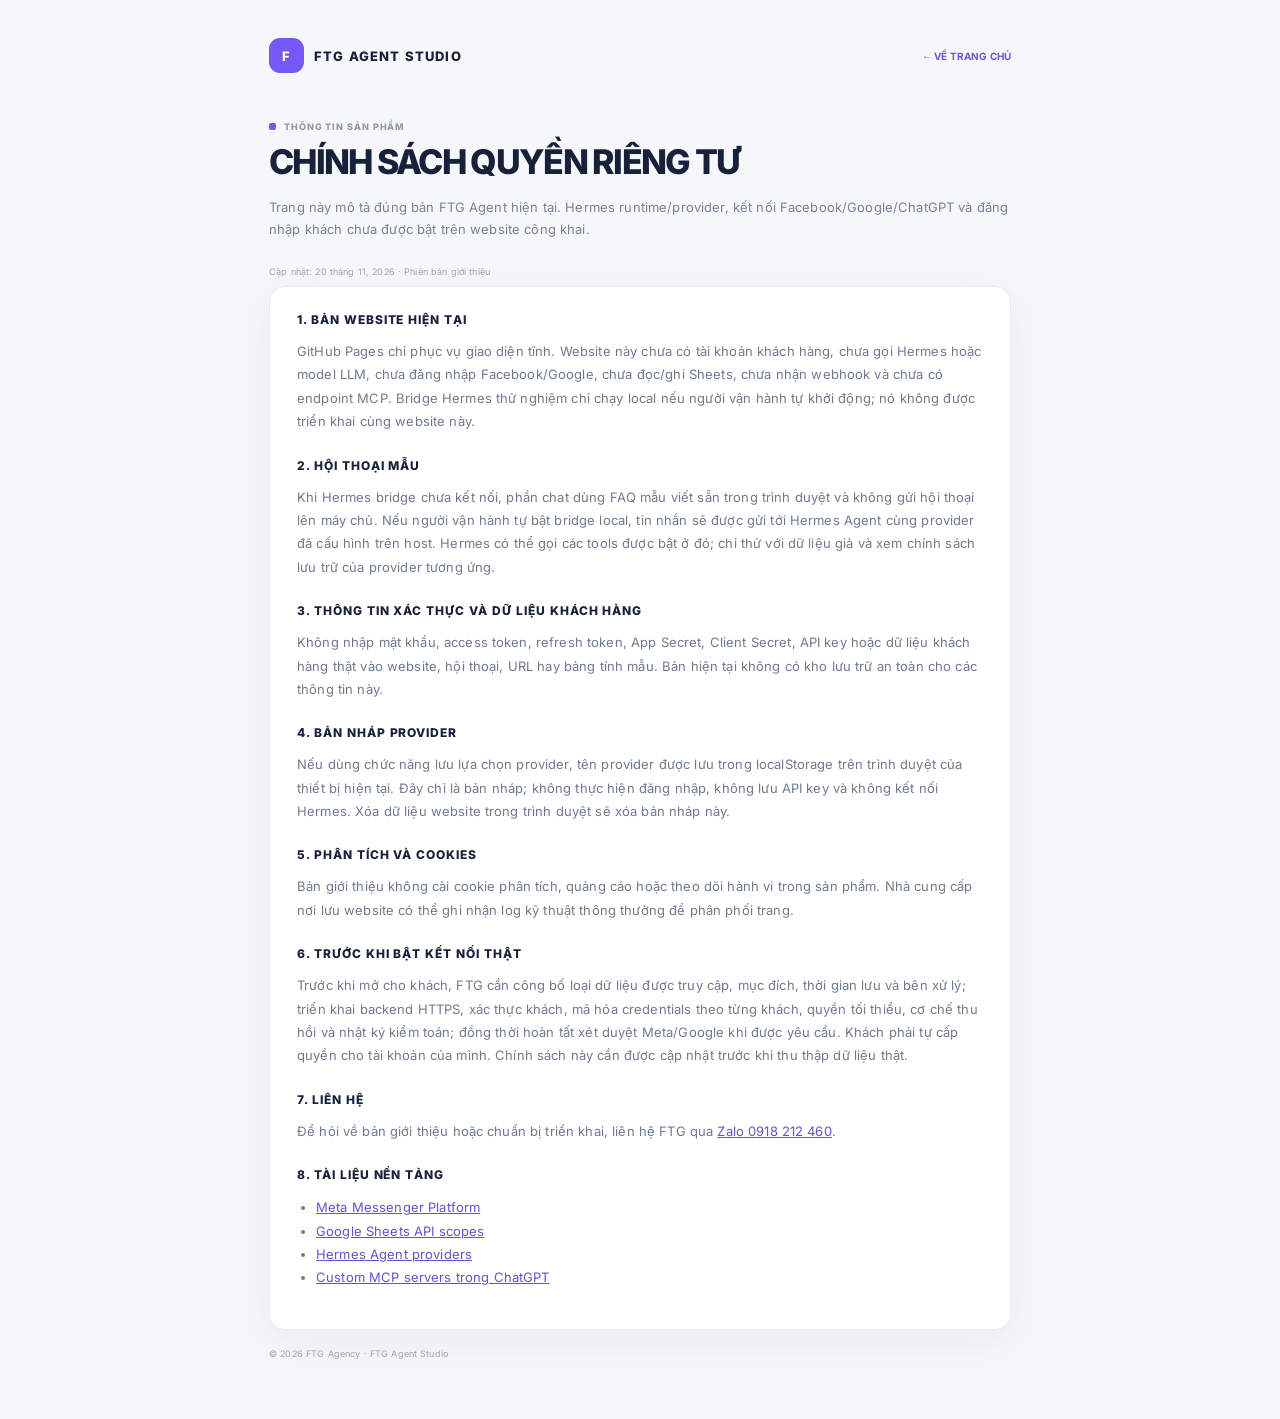
==== commit 56a5df99: "Use Hermes runtime with selectable LLM providers" ====
--- a/privacy.html
+++ b/privacy.html
@@ -4,7 +4,7 @@
   <meta charset="utf-8">
   <meta name="viewport" content="width=device-width, initial-scale=1">
   <meta name="theme-color" content="#17213b">
-  <meta name="description" content="Chính sách quyền riêng tư của FTG Agent Studio — bản demo.">
+  <meta name="description" content="Chính sách quyền riêng tư của FTG Agent Studio — bản giới thiệu và thử nghiệm.">
   <title>Quyền riêng tư — FTG Agent Studio</title>
   <link rel="stylesheet" href="styles.css">
 </head>
@@ -13,27 +13,28 @@
     <header class="privacy-top"><a class="privacy-brand" href="./"><span class="privacy-brand-mark">F</span><span>FTG AGENT STUDIO</span></a><a class="privacy-back" href="./">← VỀ TRANG CHỦ</a></header>
     <p class="overline"><span class="overline-mark"></span> THÔNG TIN SẢN PHẨM</p>
     <h1>CHÍNH SÁCH QUYỀN RIÊNG TƯ</h1>
-    <p class="privacy-lede">Trang này mô tả đúng hoạt động của bản demo FTG Agent hiện tại. Khi các kết nối Facebook, Google hoặc ChatGPT được triển khai, FTG phải cập nhật chính sách và thông báo cụ thể trước khi xin quyền của khách.</p>
-    <p class="privacy-updated">Cập nhật: 20 tháng 11, 2026 · Phiên bản demo</p>
+    <p class="privacy-lede">Trang này mô tả đúng bản FTG Agent hiện tại. Hermes runtime/provider, kết nối Facebook/Google/ChatGPT và đăng nhập khách chưa được bật trên website công khai.</p>
+    <p class="privacy-updated">Cập nhật: 20 tháng 11, 2026 · Phiên bản giới thiệu</p>
     <article class="privacy-content">
-      <h2>1. BẢN DEMO NÀY LÀM GÌ</h2>
-      <p>FTG Agent Studio hiện là website tĩnh để giới thiệu luồng trợ lý và hướng dẫn thiết lập. Trang không có đăng nhập khách hàng, không đăng nhập Facebook, Google hay ChatGPT, không gọi API của các nền tảng này và không có endpoint nhận webhook hoặc OAuth callback. Hermes Agent và LLM chưa được kết nối.</p>
-      <h2>2. HỘI THOẠI MINH HỌA</h2>
-      <p>Phần chat sử dụng các câu hỏi và câu trả lời mẫu được viết sẵn trong trình duyệt. Nội dung bạn nhập chỉ được xử lý trong phiên trang đang mở bằng JavaScript phía trình duyệt; website không gửi nội dung hội thoại đó lên mô hình AI, Google Sheets, Facebook hoặc máy chủ ứng dụng.</p>
+      <h2>1. BẢN WEBSITE HIỆN TẠI</h2>
+      <p>GitHub Pages chỉ phục vụ giao diện tĩnh. Website này chưa có tài khoản khách hàng, chưa gọi Hermes hoặc model LLM, chưa đăng nhập Facebook/Google, chưa đọc/ghi Sheets, chưa nhận webhook và chưa có endpoint MCP. Bridge Hermes thử nghiệm chỉ chạy local nếu người vận hành tự khởi động; nó không được triển khai cùng website này.</p>
+      <h2>2. HỘI THOẠI MẪU</h2>
+      <p>Khi Hermes bridge chưa kết nối, phần chat dùng FAQ mẫu viết sẵn trong trình duyệt và không gửi hội thoại lên máy chủ. Nếu người vận hành tự bật bridge local, tin nhắn sẽ được gửi tới Hermes Agent cùng provider đã cấu hình trên host. Hermes có thể gọi các tools được bật ở đó; chỉ thử với dữ liệu giả và xem chính sách lưu trữ của provider tương ứng.</p>
       <h2>3. THÔNG TIN XÁC THỰC VÀ DỮ LIỆU KHÁCH HÀNG</h2>
-      <p>Không nhập mật khẩu, access token, refresh token, App Secret, Client Secret hoặc dữ liệu khách hàng thật vào trang demo, hội thoại, URL hay bảng tính mẫu. Bản hiện tại không có nơi lưu trữ an toàn cho các thông tin này.</p>
-      <h2>4. BẢN NHÁP CẤU HÌNH LLM</h2>
-      <p>Nếu bạn dùng chức năng lưu bản nháp LLM, địa chỉ API base và tên model được lưu trong localStorage của trình duyệt trên thiết bị này. Đây chỉ là bản nháp, không phải kết nối. Không nhập mật khẩu, API key hoặc token vào các trường đó. Bạn có thể xóa dữ liệu website trong trình duyệt để xóa bản nháp.</p>
+      <p>Không nhập mật khẩu, access token, refresh token, App Secret, Client Secret, API key hoặc dữ liệu khách hàng thật vào website, hội thoại, URL hay bảng tính mẫu. Bản hiện tại không có kho lưu trữ an toàn cho các thông tin này.</p>
+      <h2>4. BẢN NHÁP PROVIDER</h2>
+      <p>Nếu dùng chức năng lưu lựa chọn provider, tên provider được lưu trong localStorage trên trình duyệt của thiết bị hiện tại. Đây chỉ là bản nháp; không thực hiện đăng nhập, không lưu API key và không kết nối Hermes. Xóa dữ liệu website trong trình duyệt sẽ xóa bản nháp này.</p>
       <h2>5. PHÂN TÍCH VÀ COOKIES</h2>
-      <p>Bản demo hiện không cài cookie phân tích, quảng cáo hoặc theo dõi hành vi trong sản phẩm. Nhà cung cấp nền tảng lưu trữ website có thể ghi nhận log kỹ thuật thông thường để phục vụ việc phân phối trang.</p>
-      <h2>6. KHI TÍCH HỢP ĐƯỢC BẬT</h2>
-      <p>Trước khi kết nối thật, FTG cần công bố loại dữ liệu được truy cập, mục đích, thời gian lưu, bên xử lý, cách mã hóa và xóa/thu hồi dữ liệu; triển khai cơ chế OAuth và webhook bảo mật; đồng thời hoàn tất các yêu cầu xét duyệt của Meta, Google và ChatGPT khi áp dụng. Khách sẽ tự cấp quyền cho tài khoản của mình và có thể thu hồi quyền theo hướng dẫn của nền tảng.</p>
+      <p>Bản giới thiệu không cài cookie phân tích, quảng cáo hoặc theo dõi hành vi trong sản phẩm. Nhà cung cấp nơi lưu website có thể ghi nhận log kỹ thuật thông thường để phân phối trang.</p>
+      <h2>6. TRƯỚC KHI BẬT KẾT NỐI THẬT</h2>
+      <p>Trước khi mở cho khách, FTG cần công bố loại dữ liệu được truy cập, mục đích, thời gian lưu và bên xử lý; triển khai backend HTTPS, xác thực khách, mã hóa credentials theo từng khách, quyền tối thiểu, cơ chế thu hồi và nhật ký kiểm toán; đồng thời hoàn tất xét duyệt Meta/Google khi được yêu cầu. Khách phải tự cấp quyền cho tài khoản của mình. Chính sách này cần được cập nhật trước khi thu thập dữ liệu thật.</p>
       <h2>7. LIÊN HỆ</h2>
-      <p>Để hỏi về bản demo hoặc cách chuẩn bị triển khai, liên hệ FTG qua <a href="https://zalo.me/0918212460" target="_blank" rel="noopener">Zalo 0918 212 460</a>.</p>
+      <p>Để hỏi về bản giới thiệu hoặc chuẩn bị triển khai, liên hệ FTG qua <a href="https://zalo.me/0918212460" target="_blank" rel="noopener">Zalo 0918 212 460</a>.</p>
       <h2>8. TÀI LIỆU NỀN TẢNG</h2>
       <ul>
         <li><a href="https://developers.facebook.com/documentation/business-messaging/messenger-platform/get-started" target="_blank" rel="noopener">Meta Messenger Platform</a></li>
         <li><a href="https://developers.google.com/workspace/sheets/api/scopes" target="_blank" rel="noopener">Google Sheets API scopes</a></li>
+        <li><a href="https://hermes-agent.nousresearch.com/docs/integrations/providers" target="_blank" rel="noopener">Hermes Agent providers</a></li>
         <li><a href="https://help.openai.com/en/articles/12584461-connecting-custom-mcp-servers-in-chatgpt" target="_blank" rel="noopener">Custom MCP servers trong ChatGPT</a></li>
       </ul>
     </article>
--- a/styles.css
+++ b/styles.css
@@ -16,3 +16,8 @@
 .account-trigger{border:1px solid #e6e8ef;background:#fff;color:#59657b;border-radius:8px;padding:9px 11px;font-size:9px;font-weight:700;letter-spacing:.08em}.account-trigger:hover{border-color:#c7bcff;color:#684fe2}.engine-grid{display:grid;grid-template-columns:1fr 1fr;gap:13px}.engine-card{background:#fff;border:1px solid #eaecf1;border-radius:15px;padding:19px;min-width:0}.engine-card-heading{display:flex;align-items:center;gap:10px;margin-bottom:13px}.engine-icon{width:38px;height:38px;border-radius:11px;display:grid;place-items:center;background:#f0edff;color:#7357e8;font-size:17px;font-weight:800;flex:none}.engine-icon-green{background:#e9f7ed;color:#238b60}.engine-card-heading strong,.engine-card-heading small{display:block}.engine-card-heading strong{font-size:11px;letter-spacing:.06em}.engine-card-heading small{font-size:10px;color:#9099a9;margin-top:4px}.engine-status{margin-left:auto;background:#f4f5f7;color:#8992a0;border-radius:6px;padding:6px 8px;font-size:8px;font-weight:800;letter-spacing:.08em;white-space:nowrap}.engine-card>p{font-size:11px;line-height:1.75;color:#768096;margin:0 0 12px}.engine-check{font-size:10px;color:#647086;padding:9px 0;border-top:1px solid #f1f2f5}.engine-check span{font-weight:700;font-size:9px;color:#9b8aed;margin-right:8px}.engine-doc{display:inline-block;font-size:9px;color:#6e55db;font-weight:800;letter-spacing:.06em;margin-top:15px}.llm-form label{display:block;font-weight:700;font-size:9px;color:#68738a;letter-spacing:.07em;margin:11px 0 6px}.llm-form input{width:100%;height:39px;border:1px solid #e3e6ed;background:#fbfbfd;border-radius:8px;padding:0 11px;font-size:12px;color:#24314a;outline:none}.llm-form input:focus{border-color:#9b8bed;box-shadow:0 0 0 3px #7658f512}.llm-form input::placeholder{color:#aab2c0}.llm-hint{font-size:10px;line-height:1.55;color:#8d96a8;margin:10px 0 12px}.llm-form .button{min-height:35px}.config-result{background:#f6f5fc;border:1px solid #ebe8fc;border-radius:9px;margin-top:13px;padding:11px}.config-result[hidden]{display:none}.config-result>div{display:flex;justify-content:space-between;align-items:center;gap:8px}.config-result strong{font-size:8px;color:#6956c4;letter-spacing:.06em}.config-result button{border:0;background:#fff;padding:6px;border-radius:5px;color:#6753cb;font-size:8px;font-weight:800}.config-result pre{white-space:pre-wrap;overflow-wrap:anywhere;font-size:10px;color:#566178;line-height:1.5}.config-result p{font-size:9px;color:#7c8495;line-height:1.5;margin-bottom:0}.account-note{margin-top:12px;background:#f3f5ff;border:1px solid #e7eafd;border-radius:13px;padding:15px 17px;display:flex;align-items:center;gap:11px}.account-note-icon{width:30px;height:30px;background:white;color:#7358e8;display:grid;place-items:center;border-radius:9px;font-size:20px;flex:none}.account-note>div{flex:1}.account-note strong{font-size:10px;letter-spacing:.07em}.account-note p{font-size:10px;line-height:1.6;color:#7d879d;margin:5px 0 0}.account-note .button{min-height:34px}.login-demo{border:1px solid #e7e9ef;border-radius:8px;background:#fafbfc;padding:11px 12px;margin:12px 0;font-size:11px;color:#9098a8}.login-demo small{display:block;color:#a1a9b8;margin-top:5px;font-size:9px}
 @media(max-width:820px){.topbar-actions{gap:7px}.account-trigger{font-size:8px;padding:7px}.engine-grid{grid-template-columns:1fr 1fr}}
 @media(max-width:580px){.engine-grid{grid-template-columns:1fr;gap:9px}.engine-card{padding:15px}.engine-card>p{font-size:11px}.account-note{align-items:flex-start;flex-wrap:wrap}.account-note>div{min-width:calc(100% - 42px)}.account-note .button{margin-left:41px}.account-trigger{font-size:7px;padding:7px}.top-avatar{display:none}.breadcrumb{letter-spacing:.04em}.engine-section .section-heading>.status-tag{margin-top:9px}}
+@media(max-width:580px){.main-nav .nav-link{min-width:0;flex:1;padding-left:3px;padding-right:3px;white-space:nowrap;font-size:8px}}
+
+.status-tag-live{background:#e5f6ed;color:#178553}.status-tag-live i{background:#28a76d}.engine-status-live{background:#e5f6ed;color:#178553}.engine-warning{margin:13px 0 6px!important;padding:10px!important;font-size:10px!important;line-height:1.55!important}.engine-warning a{display:inline;color:#6149be;text-decoration:underline}.chat-disclaimer{line-height:1.55}
+
+.llm-form select{width:100%;min-height:42px;padding:10px 12px;border:1px solid #dfe3ec;border-radius:9px;background:#fff;color:#1d2944;font:inherit;font-size:13px;line-height:1.35}.provider-draft-status{margin:9px 0 0;color:#65708a;font-size:11px;line-height:1.5}.engine-card .setup-links{flex-wrap:wrap;gap:8px 14px}.engine-card .micro-note{margin-top:12px;font-size:11px;line-height:1.55}
